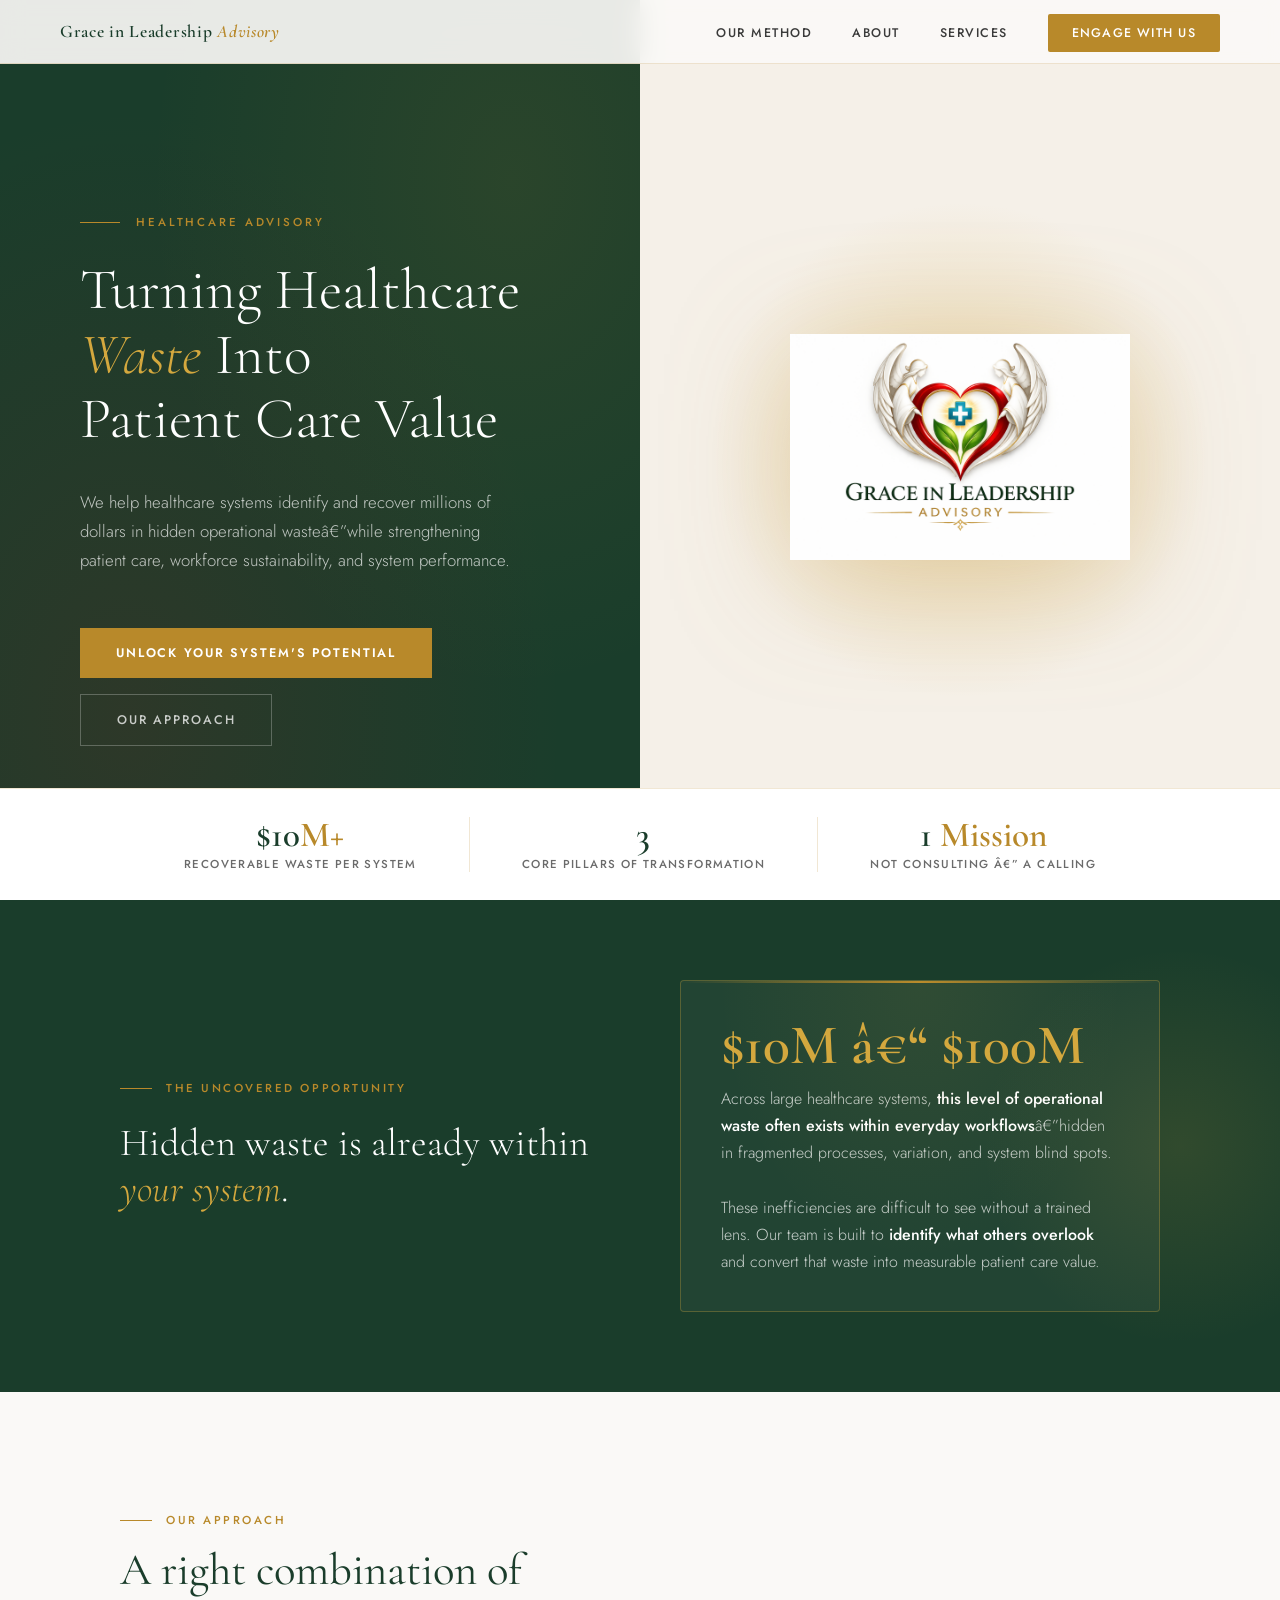
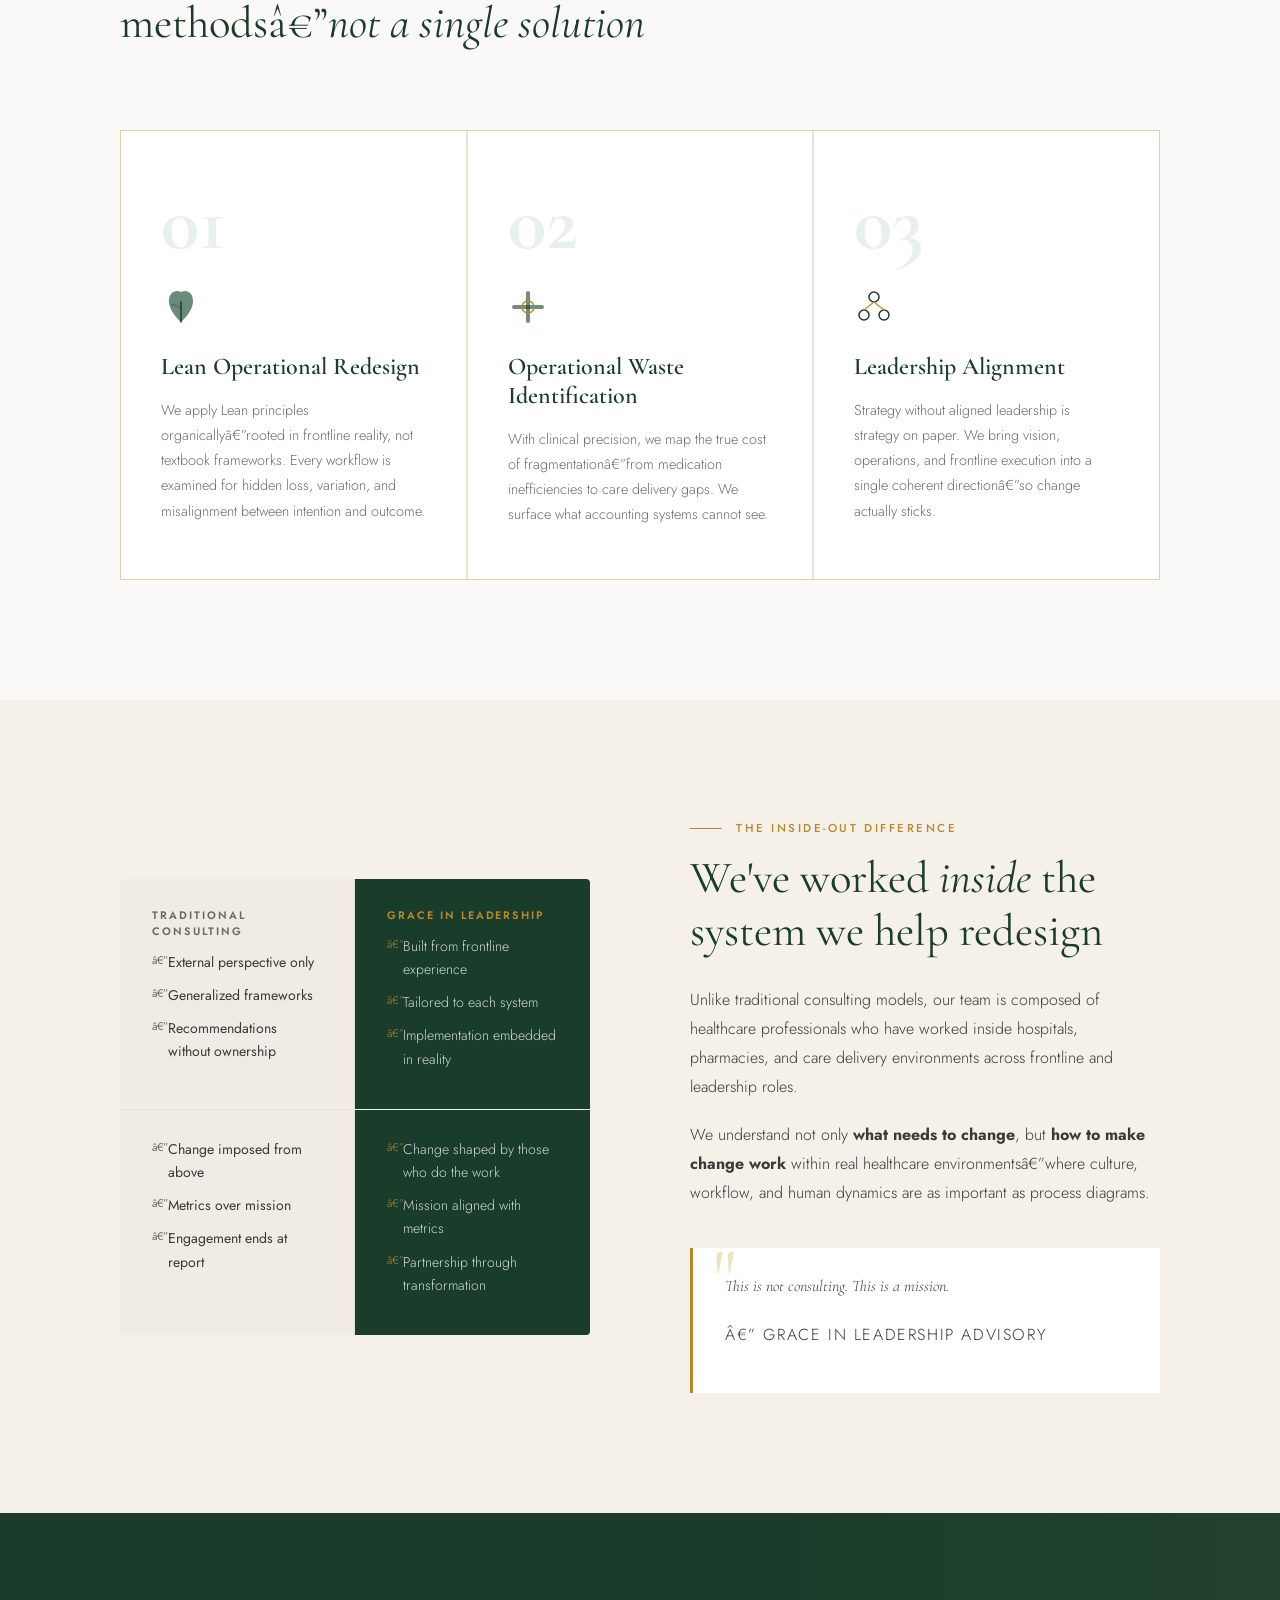
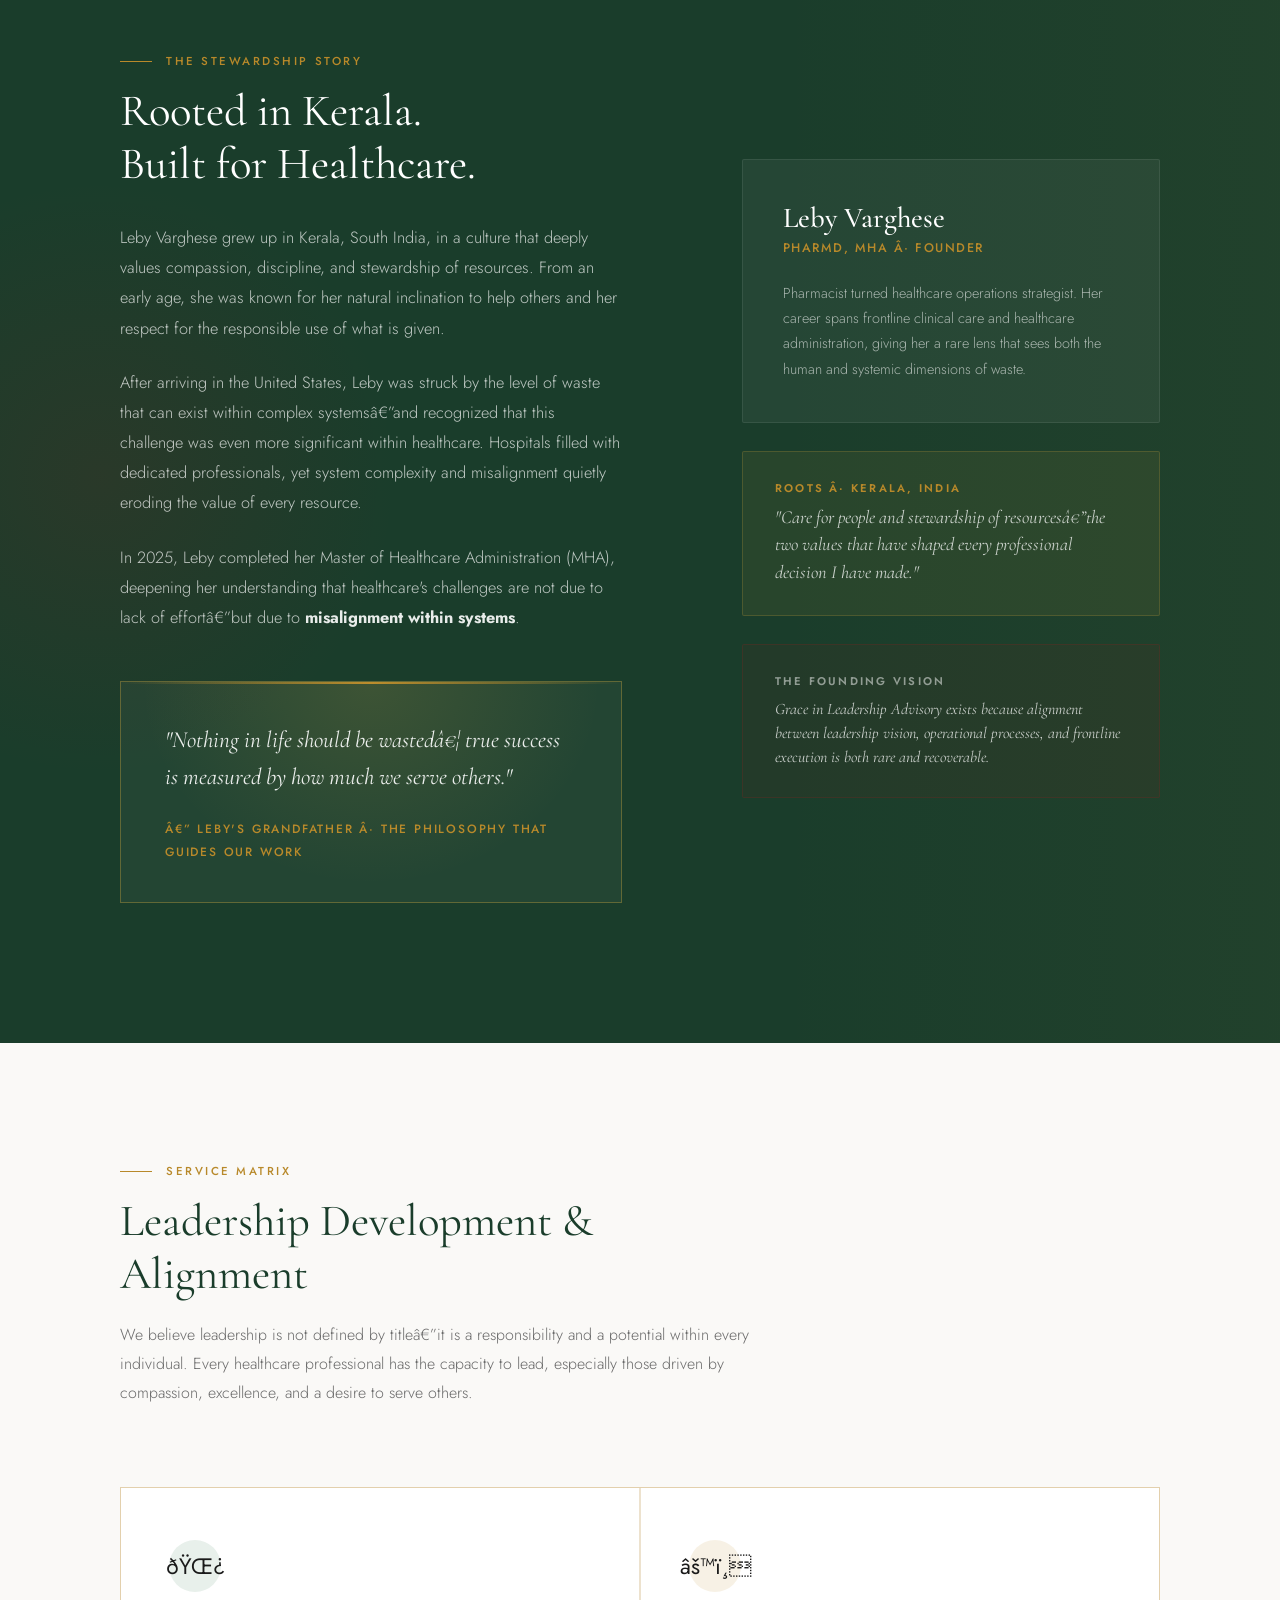
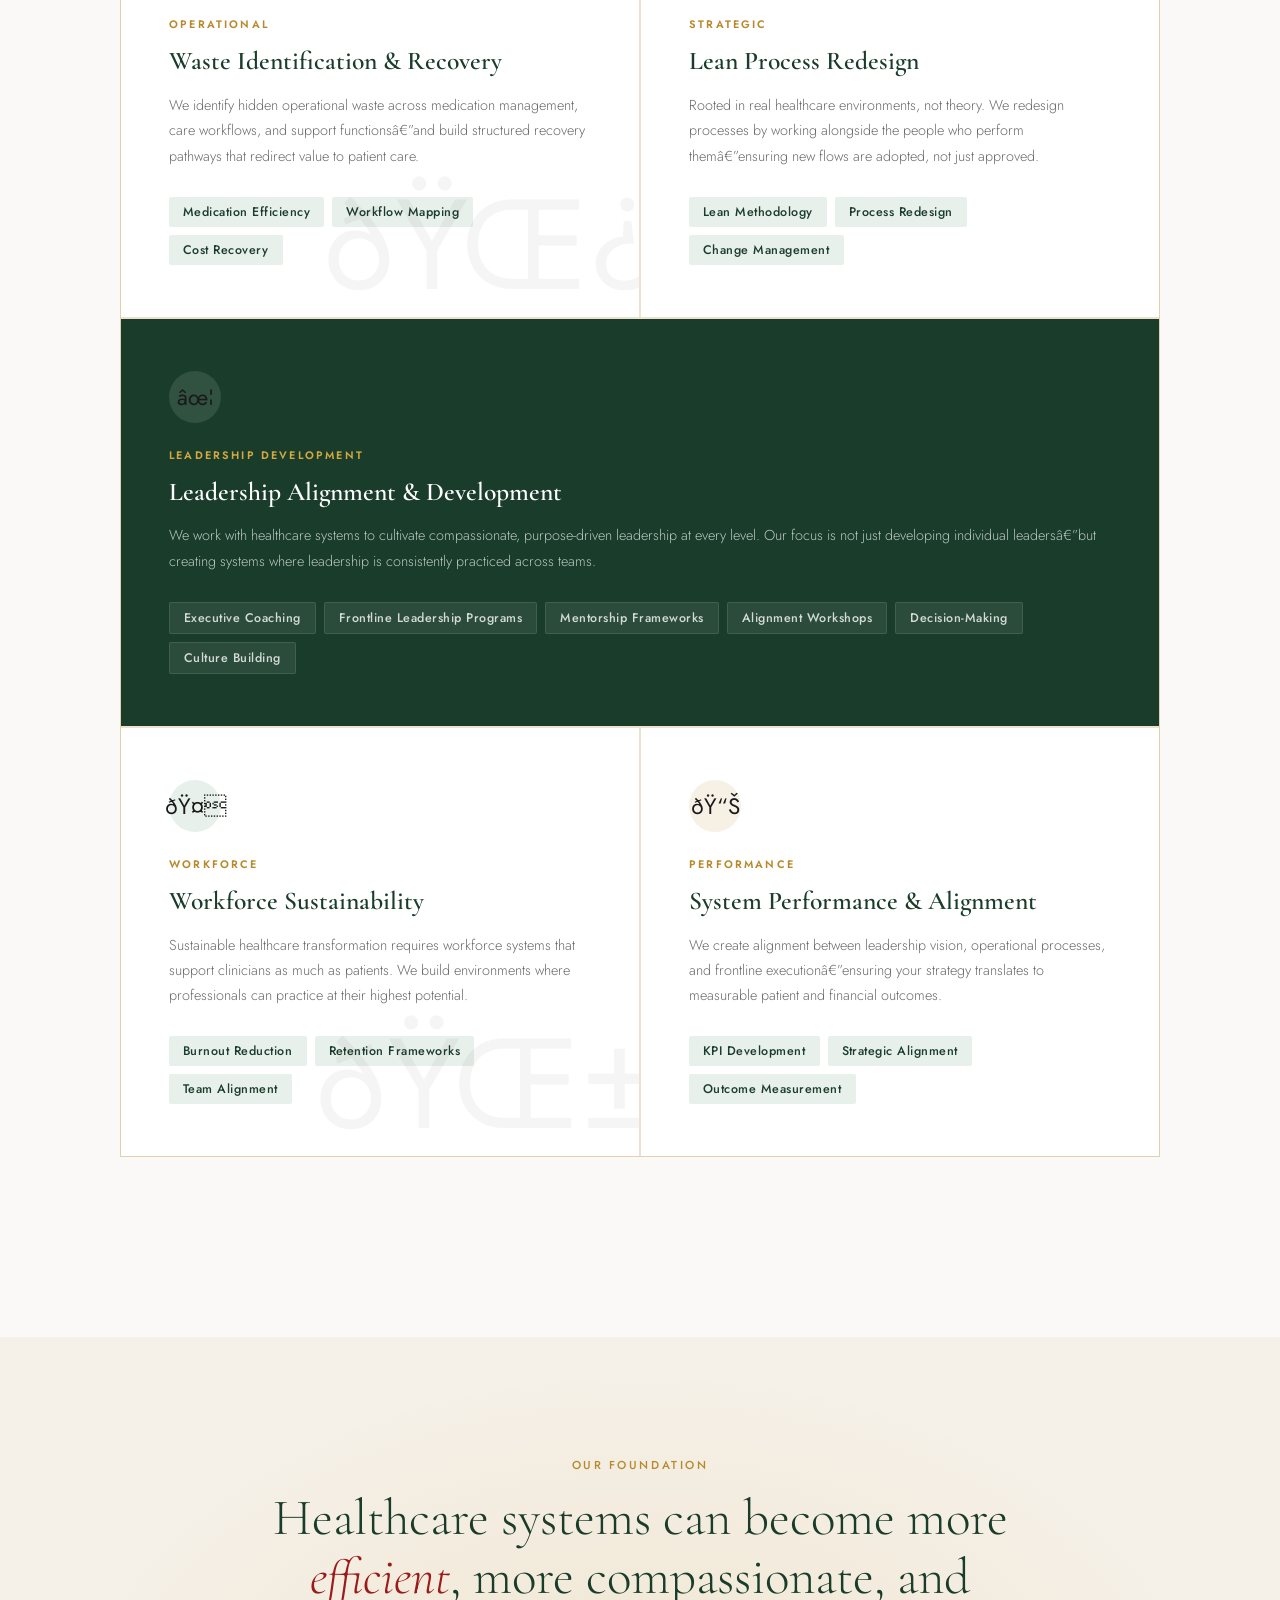
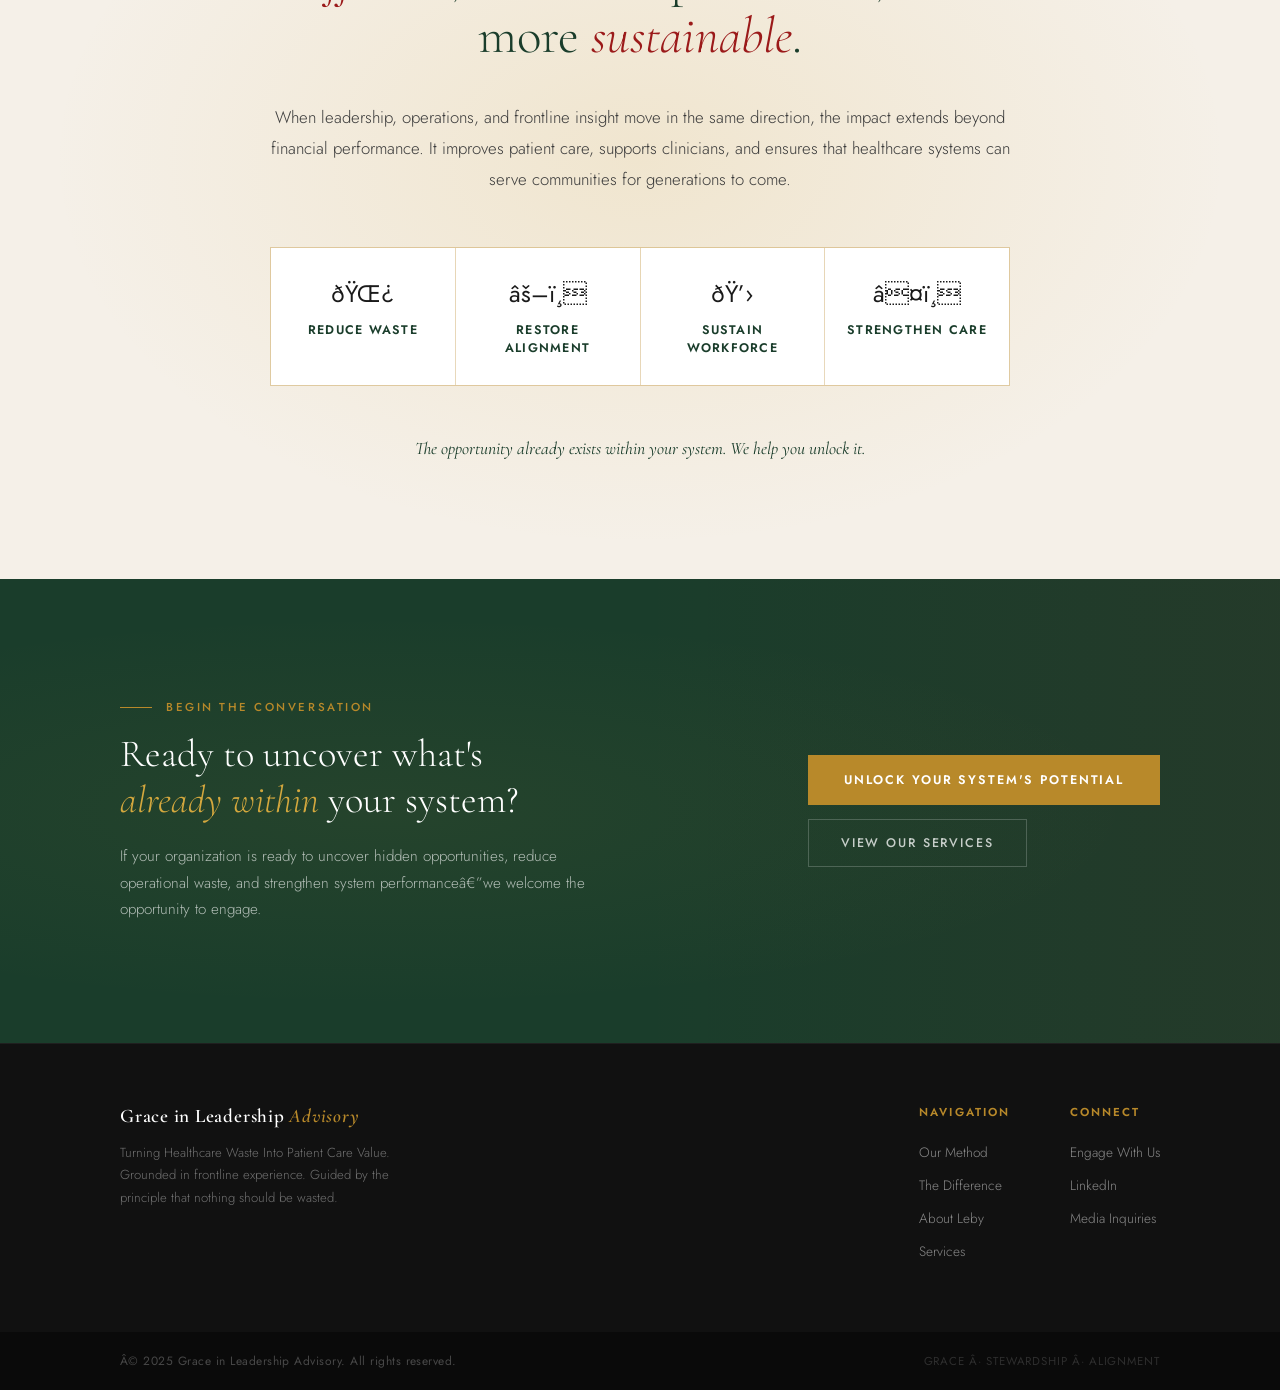
==== grace-in-leadership.html @ cf27da84 "second commit" ====
﻿<!DOCTYPE html>
<html lang="en">
<head>
<meta charset="UTF-8">
<meta name="viewport" content="width=device-width, initial-scale=1.0">
<title>Grace in Leadership Advisory</title>
<link href="https://fonts.googleapis.com/css2?family=Cormorant+Garamond:ital,wght@0,300;0,400;0,500;0,600;0,700;1,300;1,400;1,600&family=Jost:wght@300;400;500;600&display=swap" rel="stylesheet">
<link rel="stylesheet" href="styles.css">
</head>
<body>

<!-- NAV -->
<nav>
  <div class="nav-logo">Grace in Leadership <span>Advisory</span></div>
  <ul class="nav-links">
    <li><a href="#methodology">Our Method</a></li>
    <li><a href="#about">About</a></li>
    <li><a href="#services">Services</a></li>
    <li><a href="#contact" class="nav-cta">Engage With Us</a></li>
  </ul>
</nav>

<!-- HERO -->
<section class="hero">
  <div class="hero-left">
    <div class="hero-eyebrow">Healthcare Advisory</div>
    <h1 class="hero-headline">
      Turning Healthcare<br><em>Waste</em> Into<br>Patient Care Value
    </h1>
    <p class="hero-sub">
      We help healthcare systems identify and recover millions of dollars in hidden operational wasteâ€”while strengthening patient care, workforce sustainability, and system performance.
    </p>
    <div class="hero-cta-group">
      <a href="#contact" class="btn-primary">Unlock Your System's Potential</a>
      <a href="#methodology" class="btn-ghost">Our Approach</a>
    </div>
  </div>
  <div class="hero-right">
    <div class="logo-display">
      <img src="public/image.png" alt="Grace in Leadership Advisory Logo">
    </div>
  </div>

  <div class="hero-stat-strip">
    <div class="stat-item">
      <span class="stat-num">$10<span>M+</span></span>
      <span class="stat-label">Recoverable Waste per System</span>
    </div>
    <div class="stat-item">
      <span class="stat-num">3</span>
      <span class="stat-label">Core Pillars of Transformation</span>
    </div>
    <div class="stat-item">
      <span class="stat-num">1<span> Mission</span></span>
      <span class="stat-label">Not Consulting â€” A Calling</span>
    </div>
  </div>
</section>

<!-- OPPORTUNITY BAND -->
<section class="opportunity-band">
  <div class="opp-left">
    <div class="section-eyebrow">The Uncovered Opportunity</div>
    <h2>Hidden waste is already within<br><em>your system</em>.</h2>
  </div>
  <div class="glow-card">
    <div class="glow-amount">$10M â€“ $100M</div>
    <p class="glow-desc">
      Across large healthcare systems, <strong>this level of operational waste often exists within everyday workflows</strong>â€”hidden in fragmented processes, variation, and system blind spots.<br><br>
      These inefficiencies are difficult to see without a trained lens. Our team is built to <strong>identify what others overlook</strong> and convert that waste into measurable patient care value.
    </p>
  </div>
</section>

<!-- METHODOLOGY -->
<section class="methodology" id="methodology">
  <div class="method-header">
    <div class="section-eyebrow">Our Approach</div>
    <h2 class="section-title">A right combination of methodsâ€”<em>not a single solution</em></h2>
  </div>

  <div class="method-grid">
    <div class="method-card">
      <div class="method-num">01</div>
      <!-- Leaf icon for Growth -->
      <svg class="method-icon" viewBox="0 0 40 40" fill="none">
        <path d="M20 35 C20 35 8 25 8 14 C8 6 14 2 20 5 C26 2 32 6 32 14 C32 25 20 35 20 35Z" fill="#2a5a3f" opacity="0.7"/>
        <path d="M20 35 L20 15" stroke="#1a3d2b" stroke-width="1.5" stroke-linecap="round"/>
        <path d="M20 22 C16 18 12 17 10 18" stroke="#1a3d2b" stroke-width="1" stroke-linecap="round" opacity="0.5"/>
      </svg>
      <div class="method-title">Lean Operational Redesign</div>
      <p class="method-text">We apply Lean principles organicallyâ€”rooted in frontline reality, not textbook frameworks. Every workflow is examined for hidden loss, variation, and misalignment between intention and outcome.</p>
      <div class="method-accent"></div>
    </div>

    <div class="method-card">
      <div class="method-num">02</div>
      <!-- Clinical lines icon -->
      <svg class="method-icon" viewBox="0 0 40 40" fill="none">
        <rect x="4" y="18" width="32" height="4" rx="2" fill="#1a3d2b" opacity="0.6"/>
        <rect x="18" y="4" width="4" height="32" rx="2" fill="#1a3d2b" opacity="0.6"/>
        <circle cx="20" cy="20" r="6" stroke="#b8892a" stroke-width="1.5" fill="none"/>
      </svg>
      <div class="method-title">Operational Waste Identification</div>
      <p class="method-text">With clinical precision, we map the true cost of fragmentationâ€”from medication inefficiencies to care delivery gaps. We surface what accounting systems cannot see.</p>
      <div class="method-accent"></div>
    </div>

    <div class="method-card">
      <div class="method-num">03</div>
      <!-- Alignment icon -->
      <svg class="method-icon" viewBox="0 0 40 40" fill="none">
        <circle cx="20" cy="10" r="5" stroke="#1a3d2b" stroke-width="1.5" fill="none"/>
        <circle cx="10" cy="28" r="5" stroke="#1a3d2b" stroke-width="1.5" fill="none"/>
        <circle cx="30" cy="28" r="5" stroke="#1a3d2b" stroke-width="1.5" fill="none"/>
        <path d="M20 15 L10 23 M20 15 L30 23" stroke="#b8892a" stroke-width="1.2" stroke-linecap="round"/>
      </svg>
      <div class="method-title">Leadership Alignment</div>
      <p class="method-text">Strategy without aligned leadership is strategy on paper. We bring vision, operations, and frontline execution into a single coherent directionâ€”so change actually sticks.</p>
      <div class="method-accent"></div>
    </div>
  </div>
</section>

<!-- INSIDE OUT -->
<section class="inside-out" id="difference">
  <div class="inside-out-visual">
    <div class="comparison-block">
      <div class="comparison-row">
        <div class="comp-cell traditional">
          <div class="comp-header">Traditional Consulting</div>
          <p class="comp-item">External perspective only</p>
          <p class="comp-item">Generalized frameworks</p>
          <p class="comp-item">Recommendations without ownership</p>
        </div>
        <div class="comp-cell grace">
          <div class="comp-header">Grace in Leadership</div>
          <p class="comp-item">Built from frontline experience</p>
          <p class="comp-item">Tailored to each system</p>
          <p class="comp-item">Implementation embedded in reality</p>
        </div>
      </div>
      <div style="display:grid;grid-template-columns:1fr 1fr">
        <div style="height:1px;background:rgba(0,0,0,0.06)"></div>
        <div style="height:1px;background:rgba(255,255,255,0.08)"></div>
      </div>
      <div class="comparison-row">
        <div class="comp-cell traditional">
          <p class="comp-item">Change imposed from above</p>
          <p class="comp-item">Metrics over mission</p>
          <p class="comp-item">Engagement ends at report</p>
        </div>
        <div class="comp-cell grace">
          <p class="comp-item">Change shaped by those who do the work</p>
          <p class="comp-item">Mission aligned with metrics</p>
          <p class="comp-item">Partnership through transformation</p>
        </div>
      </div>
    </div>
  </div>

  <div class="inside-content">
    <div class="section-eyebrow">The Inside-Out Difference</div>
    <h2 class="section-title">We've worked <em>inside</em> the system we help redesign</h2>
    <p>Unlike traditional consulting models, our team is composed of healthcare professionals who have worked inside hospitals, pharmacies, and care delivery environments across frontline and leadership roles.</p>
    <p>We understand not only <strong>what needs to change</strong>, but <strong>how to make change work</strong> within real healthcare environmentsâ€”where culture, workflow, and human dynamics are as important as process diagrams.</p>
    <div class="quote-block">
      <p class="quote-text">This is not consulting. This is a mission.</p>
      <p class="quote-attr">â€” Grace in Leadership Advisory</p>
    </div>
  </div>
</section>

<!-- STEWARDSHIP / ABOUT -->
<section class="stewardship" id="about">
  <div class="stewardship-inner">
    <div class="stewardship-content">
      <div class="section-eyebrow">The Stewardship Story</div>
      <h2 class="section-title">Rooted in Kerala.<br>Built for Healthcare.</h2>
      <p>Leby Varghese grew up in Kerala, South India, in a culture that deeply values compassion, discipline, and stewardship of resources. From an early age, she was known for her natural inclination to help others and her respect for the responsible use of what is given.</p>
      <p>After arriving in the United States, Leby was struck by the level of waste that can exist within complex systemsâ€”and recognized that this challenge was even more significant within healthcare. Hospitals filled with dedicated professionals, yet system complexity and misalignment quietly eroding the value of every resource.</p>
      <p>In 2025, Leby completed her Master of Healthcare Administration (MHA), deepening her understanding that healthcare's challenges are not due to lack of effortâ€”but due to <strong style="color:rgba(255,255,255,0.9)">misalignment within systems</strong>.</p>

      <div class="grandfather-quote">
        <blockquote>"Nothing in life should be wastedâ€¦ true success is measured by how much we serve others."</blockquote>
        <cite>â€” Leby's Grandfather Â· The Philosophy That Guides Our Work</cite>
      </div>
    </div>

    <div class="founder-profile">
      <div class="founder-card">
        <div class="founder-name">Leby Varghese</div>
        <div class="founder-title">PharmD, MHA Â· Founder</div>
        <p class="founder-bio">Pharmacist turned healthcare operations strategist. Her career spans frontline clinical care and healthcare administration, giving her a rare lens that sees both the human and systemic dimensions of waste.</p>
      </div>
      <div class="founder-kerala">
        <div class="kerala-label">Roots Â· Kerala, India</div>
        <div class="kerala-text">"Care for people and stewardship of resourcesâ€”the two values that have shaped every professional decision I have made."</div>
      </div>
      <div style="background:rgba(155,26,26,0.08);border:1px solid rgba(155,26,26,0.2);padding:28px 32px;border-radius:2px">
        <div class="kerala-label" style="color:rgba(255,255,255,0.5)">The Founding Vision</div>
        <div class="kerala-text" style="font-size:1rem">Grace in Leadership Advisory exists because alignment between leadership vision, operational processes, and frontline execution is both rare and recoverable.</div>
      </div>
    </div>
  </div>
</section>

<!-- SERVICES -->
<section class="services" id="services">
  <div class="services-header">
    <div class="section-eyebrow">Service Matrix</div>
    <h2 class="section-title">Leadership Development &amp; Alignment</h2>
    <p>We believe leadership is not defined by titleâ€”it is a responsibility and a potential within every individual. Every healthcare professional has the capacity to lead, especially those driven by compassion, excellence, and a desire to serve others.</p>
  </div>

  <div class="services-grid">
    <div class="service-card">
      <div class="service-icon-wrap green">ðŸŒ¿</div>
      <span class="service-tag">Operational</span>
      <div class="service-title">Waste Identification &amp; Recovery</div>
      <p class="service-text">We identify hidden operational waste across medication management, care workflows, and support functionsâ€”and build structured recovery pathways that redirect value to patient care.</p>
      <div class="service-items">
        <span class="service-item">Medication Efficiency</span>
        <span class="service-item">Workflow Mapping</span>
        <span class="service-item">Cost Recovery</span>
      </div>
      <div class="leaf-accent">ðŸŒ¿</div>
    </div>

    <div class="service-card">
      <div class="service-icon-wrap gold">âš™ï¸</div>
      <span class="service-tag">Strategic</span>
      <div class="service-title">Lean Process Redesign</div>
      <p class="service-text">Rooted in real healthcare environments, not theory. We redesign processes by working alongside the people who perform themâ€”ensuring new flows are adopted, not just approved.</p>
      <div class="service-items">
        <span class="service-item">Lean Methodology</span>
        <span class="service-item">Process Redesign</span>
        <span class="service-item">Change Management</span>
      </div>
    </div>

    <div class="service-card featured">
      <div class="service-icon-wrap white">âœ¦</div>
      <span class="service-tag">Leadership Development</span>
      <div class="service-title">Leadership Alignment &amp; Development</div>
      <p class="service-text">We work with healthcare systems to cultivate compassionate, purpose-driven leadership at every level. Our focus is not just developing individual leadersâ€”but creating systems where leadership is consistently practiced across teams.</p>
      <div class="service-items">
        <span class="service-item">Executive Coaching</span>
        <span class="service-item">Frontline Leadership Programs</span>
        <span class="service-item">Mentorship Frameworks</span>
        <span class="service-item">Alignment Workshops</span>
        <span class="service-item">Decision-Making</span>
        <span class="service-item">Culture Building</span>
      </div>
    </div>

    <div class="service-card">
      <div class="service-icon-wrap green">ðŸ¤</div>
      <span class="service-tag">Workforce</span>
      <div class="service-title">Workforce Sustainability</div>
      <p class="service-text">Sustainable healthcare transformation requires workforce systems that support clinicians as much as patients. We build environments where professionals can practice at their highest potential.</p>
      <div class="service-items">
        <span class="service-item">Burnout Reduction</span>
        <span class="service-item">Retention Frameworks</span>
        <span class="service-item">Team Alignment</span>
      </div>
      <div class="leaf-accent">ðŸŒ±</div>
    </div>

    <div class="service-card">
      <div class="service-icon-wrap gold">ðŸ“Š</div>
      <span class="service-tag">Performance</span>
      <div class="service-title">System Performance &amp; Alignment</div>
      <p class="service-text">We create alignment between leadership vision, operational processes, and frontline executionâ€”ensuring your strategy translates to measurable patient and financial outcomes.</p>
      <div class="service-items">
        <span class="service-item">KPI Development</span>
        <span class="service-item">Strategic Alignment</span>
        <span class="service-item">Outcome Measurement</span>
      </div>
    </div>
  </div>
</section>

<!-- BELIEF -->
<section class="belief">
  <div class="belief-inner">
    <div class="section-eyebrow">Our Foundation</div>
    <h2 class="belief-title">Healthcare systems can become more <em>efficient</em>, more compassionate, and more <em>sustainable</em>.</h2>
    <p class="belief-text">When leadership, operations, and frontline insight move in the same direction, the impact extends beyond financial performance. It improves patient care, supports clinicians, and ensures that healthcare systems can serve communities for generations to come.</p>
    <div class="pillar-strip">
      <div class="pillar">
        <div class="pillar-icon">ðŸŒ¿</div>
        <div class="pillar-label">Reduce Waste</div>
      </div>
      <div class="pillar">
        <div class="pillar-icon">âš–ï¸</div>
        <div class="pillar-label">Restore Alignment</div>
      </div>
      <div class="pillar">
        <div class="pillar-icon">ðŸ’›</div>
        <div class="pillar-label">Sustain Workforce</div>
      </div>
      <div class="pillar">
        <div class="pillar-icon">â¤ï¸</div>
        <div class="pillar-label">Strengthen Care</div>
      </div>
    </div>
    <p style="font-size:1.1rem;color:var(--forest);font-family:'Cormorant Garamond',serif;font-style:italic;font-weight:400">
      The opportunity already exists within your system. We help you unlock it.
    </p>
  </div>
</section>

<!-- CTA -->
<section class="cta-section" id="contact">
  <div class="cta-content">
    <div class="section-eyebrow">Begin the Conversation</div>
    <h2 class="cta-title">Ready to uncover what's<br><em>already within</em> your system?</h2>
    <p class="cta-sub">If your organization is ready to uncover hidden opportunities, reduce operational waste, and strengthen system performanceâ€”we welcome the opportunity to engage.</p>
  </div>
  <div class="cta-actions">
    <a href="mailto:info@graceinleadershipadvisory.com" class="btn-primary" style="white-space:nowrap">Unlock Your System's Potential</a>
    <a href="#services" class="btn-secondary">View Our Services</a>
  </div>
</section>

<!-- FOOTER -->
<footer>
  <div class="footer-brand">
    <span class="nav-logo">Grace in Leadership <span>Advisory</span></span>
    <p>Turning Healthcare Waste Into Patient Care Value. Grounded in frontline experience. Guided by the principle that nothing should be wasted.</p>
  </div>
  <div class="footer-col">
    <h4>Navigation</h4>
    <ul>
      <li><a href="#methodology">Our Method</a></li>
      <li><a href="#difference">The Difference</a></li>
      <li><a href="#about">About Leby</a></li>
      <li><a href="#services">Services</a></li>
    </ul>
  </div>
  <div class="footer-col">
    <h4>Connect</h4>
    <ul>
      <li><a href="#contact">Engage With Us</a></li>
      <li><a href="#">LinkedIn</a></li>
      <li><a href="#">Media Inquiries</a></li>
    </ul>
  </div>
</footer>
<div class="footer-bottom">
  <p>Â© 2025 Grace in Leadership Advisory. All rights reserved.</p>
  <p style="color:rgba(255,255,255,0.15);font-size:0.72rem;letter-spacing:0.08em">GRACE Â· STEWARDSHIP Â· ALIGNMENT</p>
</div>

</body>
</html>
---- styles.css ----
﻿  :root {
    --forest: #1a3d2b;
    --forest-light: #2a5a3f;
    --forest-pale: #e8f0eb;
    --crimson: #9b1a1a;
    --crimson-light: #c42b2b;
    --gold: #b8892a;
    --gold-light: #d4a83e;
    --gold-glow: rgba(212, 168, 62, 0.15);
    --gold-glow-strong: rgba(212, 168, 62, 0.35);
    --white: #ffffff;
    --off-white: #faf9f7;
    --cream: #f5f0e8;
    --text-dark: #1a1a1a;
    --text-mid: #3a3a3a;
    --text-light: #6a6a6a;
    --border: rgba(184, 137, 42, 0.2);
  }

  * {
    margin: 0;
    padding: 0;
    box-sizing: border-box;
  }

  html {
    scroll-behavior: smooth;
  }

  body {
    font-family: 'Jost', sans-serif;
    background: var(--off-white);
    color: var(--text-dark);
    overflow-x: hidden;
  }

  /* â”€â”€â”€ NAV â”€â”€â”€ */
  nav {
    position: fixed;
    top: 0;
    left: 0;
    right: 0;
    z-index: 100;
    padding: 20px 60px;
    display: flex;
    align-items: center;
    justify-content: space-between;
    background: rgba(250, 249, 247, 0.92);
    backdrop-filter: blur(12px);
    border-bottom: 1px solid var(--border);
    transition: all 0.3s;
  }

  .nav-logo {
    font-family: 'Cormorant Garamond', serif;
    font-size: 1.1rem;
    font-weight: 600;
    color: var(--forest);
    letter-spacing: 0.04em;
  }

  .nav-logo span {
    color: var(--gold);
    font-style: italic;
  }

  .nav-links {
    display: flex;
    gap: 40px;
    list-style: none;
  }

  .nav-links a {
    font-size: 0.78rem;
    letter-spacing: 0.12em;
    text-transform: uppercase;
    color: var(--text-mid);
    text-decoration: none;
    font-weight: 500;
    transition: color 0.2s;
  }

  .nav-links a:hover {
    color: var(--gold);
  }

  .nav-cta {
    background: var(--gold);
    color: white !important;
    padding: 10px 24px !important;
    border-radius: 2px;
    letter-spacing: 0.1em !important;
    transition: background 0.2s !important;
  }

  .nav-cta:hover {
    background: var(--gold-light) !important;
    color: white !important;
  }

  /* â”€â”€â”€ HERO â”€â”€â”€ */
  .hero {
    min-height: 100vh;
    display: grid;
    grid-template-columns: 1fr 1fr;
    position: relative;
    overflow: hidden;
  }

  .hero-left {
    background: var(--forest);
    padding: 160px 80px 100px 80px;
    display: flex;
    flex-direction: column;
    justify-content: center;
    position: relative;
    overflow: hidden;
  }

  /* Subtle texture on hero left */
  .hero-left::before {
    content: '';
    position: absolute;
    inset: 0;
    background:
      radial-gradient(ellipse at 20% 80%, rgba(155, 26, 26, 0.15) 0%, transparent 60%),
      radial-gradient(ellipse at 80% 20%, rgba(184, 137, 42, 0.1) 0%, transparent 50%);
  }

  .hero-eyebrow {
    font-size: 0.72rem;
    letter-spacing: 0.25em;
    text-transform: uppercase;
    color: var(--gold);
    margin-bottom: 28px;
    font-weight: 500;
    position: relative;
    display: flex;
    align-items: center;
    gap: 16px;
  }

  .hero-eyebrow::before {
    content: '';
    width: 40px;
    height: 1px;
    background: var(--gold);
    display: inline-block;
  }

  .hero-headline {
    font-family: 'Cormorant Garamond', serif;
    font-size: clamp(2.8rem, 4.5vw, 4.2rem);
    font-weight: 300;
    line-height: 1.12;
    color: white;
    margin-bottom: 36px;
    position: relative;
  }

  .hero-headline em {
    font-style: italic;
    color: var(--gold-light);
  }

  .hero-sub {
    font-size: 1.05rem;
    line-height: 1.75;
    color: rgba(255, 255, 255, 0.72);
    max-width: 440px;
    margin-bottom: 52px;
    font-weight: 300;
    position: relative;
  }

  .hero-cta-group {
    display: flex;
    gap: 16px;
    flex-wrap: wrap;
    position: relative;
  }

  .btn-primary {
    background: var(--gold);
    color: white;
    padding: 16px 36px;
    border: none;
    font-family: 'Jost', sans-serif;
    font-size: 0.78rem;
    letter-spacing: 0.15em;
    text-transform: uppercase;
    font-weight: 600;
    cursor: pointer;
    text-decoration: none;
    display: inline-block;
    transition: all 0.25s;
    position: relative;
    overflow: hidden;
  }

  .btn-primary::after {
    content: '';
    position: absolute;
    inset: 0;
    background: white;
    opacity: 0;
    transition: opacity 0.2s;
  }

  .btn-primary:hover {
    background: var(--gold-light);
    transform: translateY(-1px);
    box-shadow: 0 8px 24px rgba(184, 137, 42, 0.3);
  }

  .btn-ghost {
    background: transparent;
    color: rgba(255, 255, 255, 0.75);
    padding: 16px 36px;
    border: 1px solid rgba(255, 255, 255, 0.25);
    font-family: 'Jost', sans-serif;
    font-size: 0.78rem;
    letter-spacing: 0.15em;
    text-transform: uppercase;
    font-weight: 500;
    cursor: pointer;
    text-decoration: none;
    display: inline-block;
    transition: all 0.25s;
  }

  .btn-ghost:hover {
    border-color: rgba(255, 255, 255, 0.6);
    color: white;
  }

  /* Decorative vertical line */
  .hero-line {
    position: absolute;
    left: 80px;
    top: 50%;
    transform: translateY(-50%);
    width: 1px;
    height: 120px;
    background: linear-gradient(to bottom, transparent, var(--gold-light), transparent);
    opacity: 0.4;
  }

  .hero-right {
    background: var(--cream);
    display: flex;
    flex-direction: column;
    justify-content: center;
    align-items: center;
    padding: 120px 60px;
    position: relative;
    overflow: hidden;
  }

  /* Golden glow radial behind logo area */
  .hero-right::before {
    content: '';
    position: absolute;
    width: 500px;
    height: 500px;
    border-radius: 50%;
    background: radial-gradient(circle, var(--gold-glow-strong) 0%, transparent 70%);
    pointer-events: none;
  }

  .logo-display {
    position: relative;
    z-index: 1;
    text-align: center;
  }

  .logo-display img {
    width: 340px;
    max-width: 100%;
    filter: drop-shadow(0 20px 60px rgba(184,137,42,0.25));
    animation: float 6s ease-in-out infinite;
  }

  @keyframes float {

    0%,
    100% {
      transform: translateY(0);
    }

    50% {
      transform: translateY(-10px);
    }
  }

  .hero-stat-strip {
    position: absolute;
    bottom: 0;
    left: 0;
    right: 0;
    background: white;
    border-top: 1px solid var(--border);
    display: flex;
    justify-content: center;
    align-items: center;
    gap: 0;
    padding: 28px 0;
  }

  .stat-item {
    text-align: center;
    padding: 0 52px;
    position: relative;
  }

  .stat-item+.stat-item {
    border-left: 1px solid var(--border);
  }

  .stat-num {
    font-family: 'Cormorant Garamond', serif;
    font-size: 2.2rem;
    font-weight: 600;
    color: var(--forest);
    display: block;
    line-height: 1;
  }

  .stat-num span {
    color: var(--gold);
  }

  .stat-label {
    font-size: 0.72rem;
    letter-spacing: 0.12em;
    text-transform: uppercase;
    color: var(--text-light);
    margin-top: 4px;
    display: block;
    font-weight: 500;
  }

  /* â”€â”€â”€ OPPORTUNITY BAND â”€â”€â”€ */
  .opportunity-band {
    background: var(--forest);
    padding: 80px 120px;
    display: grid;
    grid-template-columns: 1fr 1fr;
    gap: 80px;
    align-items: center;
    position: relative;
    overflow: hidden;
  }

  .opportunity-band::before {
    content: '';
    position: absolute;
    right: -100px;
    top: 50%;
    transform: translateY(-50%);
    width: 400px;
    height: 400px;
    border-radius: 50%;
    background: radial-gradient(circle, rgba(212, 168, 62, 0.12) 0%, transparent 70%);
  }

  .opp-left .section-eyebrow {
    color: var(--gold);
    margin-bottom: 24px;
  }

  .opp-left h2 {
    font-family: 'Cormorant Garamond', serif;
    font-size: clamp(2rem, 3vw, 3rem);
    font-weight: 300;
    color: white;
    line-height: 1.2;
  }

  .opp-left h2 em {
    font-style: italic;
    color: var(--gold-light);
  }

  .glow-card {
    background: rgba(255, 255, 255, 0.04);
    border: 1px solid rgba(212, 168, 62, 0.3);
    border-radius: 4px;
    padding: 36px 40px;
    position: relative;
    overflow: hidden;
  }

  .glow-card::before {
    content: '';
    position: absolute;
    top: 0;
    left: 0;
    right: 0;
    height: 2px;
    background: linear-gradient(90deg, transparent, var(--gold), transparent);
  }

  /* Gold inner glow on card */
  .glow-card::after {
    content: '';
    position: absolute;
    inset: 0;
    background: radial-gradient(ellipse at 50% 0%, rgba(212, 168, 62, 0.08) 0%, transparent 60%);
    pointer-events: none;
  }

  .glow-amount {
    font-family: 'Cormorant Garamond', serif;
    font-size: 3.5rem;
    font-weight: 600;
    color: var(--gold-light);
    line-height: 1;
    margin-bottom: 12px;
  }

  .glow-desc {
    color: rgba(255, 255, 255, 0.75);
    font-size: 1rem;
    line-height: 1.7;
    font-weight: 300;
  }

  .glow-desc strong {
    color: white;
    font-weight: 500;
  }

  /* â”€â”€â”€ SECTION SHARED â”€â”€â”€ */
  .section-eyebrow {
    font-size: 0.72rem;
    letter-spacing: 0.22em;
    text-transform: uppercase;
    color: var(--gold);
    font-weight: 500;
    margin-bottom: 16px;
    display: flex;
    align-items: center;
    gap: 14px;
  }

  .section-eyebrow::before {
    content: '';
    width: 32px;
    height: 1px;
    background: currentColor;
    display: inline-block;
    flex-shrink: 0;
  }

  .section-title {
    font-family: 'Cormorant Garamond', serif;
    font-size: clamp(2.2rem, 3.5vw, 3.2rem);
    font-weight: 400;
    line-height: 1.18;
    color: var(--forest);
  }

  /* â”€â”€â”€ METHODOLOGY â”€â”€â”€ */
  .methodology {
    padding: 120px 120px;
    background: var(--off-white);
  }

  .method-header {
    max-width: 600px;
    margin-bottom: 80px;
  }

  .method-grid {
    display: grid;
    grid-template-columns: repeat(3, 1fr);
    gap: 2px;
    background: var(--border);
    border: 1px solid var(--border);
  }

  .method-card {
    background: white;
    padding: 52px 40px;
    position: relative;
    overflow: hidden;
    transition: all 0.3s;
  }

  .method-card:hover {
    background: var(--forest);
    cursor: default;
  }

  .method-card:hover .method-title {
    color: white;
  }

  .method-card:hover .method-text {
    color: rgba(255, 255, 255, 0.7);
  }

  .method-card:hover .method-icon {
    filter: brightness(0) invert(1);
    opacity: 0.6;
  }

  .method-card:hover .method-num {
    color: var(--gold);
  }

  .method-num {
    font-family: 'Cormorant Garamond', serif;
    font-size: 5rem;
    font-weight: 700;
    color: var(--forest-pale);
    line-height: 1;
    margin-bottom: 24px;
    transition: color 0.3s;
  }

  .method-icon {
    width: 40px;
    height: 40px;
    margin-bottom: 20px;
    transition: all 0.3s;
  }

  .method-title {
    font-family: 'Cormorant Garamond', serif;
    font-size: 1.5rem;
    font-weight: 600;
    color: var(--forest);
    margin-bottom: 16px;
    transition: color 0.3s;
    line-height: 1.2;
  }

  .method-text {
    font-size: 0.9rem;
    line-height: 1.75;
    color: var(--text-light);
    font-weight: 300;
    transition: color 0.3s;
  }

  .method-accent {
    position: absolute;
    bottom: 0;
    left: 0;
    right: 0;
    height: 3px;
    background: var(--gold);
    transform: scaleX(0);
    transform-origin: left;
    transition: transform 0.3s;
  }

  .method-card:hover .method-accent {
    transform: scaleX(1);
  }

  /* â”€â”€â”€ INSIDE OUT â”€â”€â”€ */
  .inside-out {
    background: var(--cream);
    padding: 120px;
    display: grid;
    grid-template-columns: 1fr 1fr;
    gap: 100px;
    align-items: center;
  }

  .inside-out-visual {
    position: relative;
  }

  .comparison-block {
    border-radius: 4px;
    overflow: hidden;
  }

  .comparison-row {
    display: grid;
    grid-template-columns: 1fr 1fr;
  }

  .comp-cell {
    padding: 28px 32px;
    position: relative;
  }

  .comp-cell.traditional {
    background: #f0ece4;
    border-right: 1px solid rgba(0, 0, 0, 0.06);
  }

  .comp-cell.grace {
    background: var(--forest);
  }

  .comp-header {
    font-size: 0.68rem;
    letter-spacing: 0.18em;
    text-transform: uppercase;
    font-weight: 600;
    margin-bottom: 12px;
  }

  .comp-cell.traditional .comp-header {
    color: var(--text-light);
  }

  .comp-cell.grace .comp-header {
    color: var(--gold);
  }

  .comp-item {
    font-size: 0.88rem;
    line-height: 1.65;
    margin-bottom: 10px;
    padding-left: 16px;
    position: relative;
  }

  .comp-item::before {
    content: 'â€”';
    position: absolute;
    left: 0;
    font-size: 0.7rem;
  }

  .comp-cell.traditional .comp-item {
    color: var(--text-mid);
  }

  .comp-cell.traditional .comp-item::before {
    color: var(--text-light);
  }

  .comp-cell.grace .comp-item {
    color: rgba(255, 255, 255, 0.8);
    font-weight: 300;
  }

  .comp-cell.grace .comp-item::before {
    color: var(--gold);
  }

  .comp-divider {
    height: 1px;
    background: rgba(0, 0, 0, 0.06);
  }

  .comp-divider.dark {
    background: rgba(255, 255, 255, 0.08);
  }

  .inside-content .section-title {
    margin-bottom: 28px;
  }

  .inside-content p {
    font-size: 1rem;
    line-height: 1.8;
    color: var(--text-mid);
    font-weight: 300;
    margin-bottom: 20px;
  }

  .quote-block {
    margin-top: 40px;
    border-left: 3px solid var(--gold);
    padding: 24px 32px;
    background: white;
    position: relative;
  }

  .quote-block::before {
    content: '"';
    font-family: 'Cormorant Garamond', serif;
    font-size: 5rem;
    color: var(--gold-glow-strong);
    position: absolute;
    top: -10px;
    left: 20px;
    line-height: 1;
  }

  .quote-text {
    font-family: 'Cormorant Garamond', serif;
    font-size: 1.25rem;
    font-style: italic;
    color: var(--forest);
    line-height: 1.6;
    position: relative;
    z-index: 1;
  }

  .quote-attr {
    margin-top: 12px;
    font-size: 0.78rem;
    letter-spacing: 0.1em;
    color: var(--gold);
    text-transform: uppercase;
    font-weight: 500;
  }

  /* â”€â”€â”€ STEWARDSHIP STORY â”€â”€â”€ */
  .stewardship {
    background: var(--forest);
    padding: 140px 120px;
    position: relative;
    overflow: hidden;
  }

  .stewardship::before {
    content: '';
    position: absolute;
    left: -200px;
    top: 50%;
    transform: translateY(-50%);
    width: 600px;
    height: 600px;
    border-radius: 50%;
    background: radial-gradient(circle, rgba(155, 26, 26, 0.12) 0%, transparent 70%);
  }

  .stewardship::after {
    content: '';
    position: absolute;
    right: 0;
    top: 0;
    bottom: 0;
    width: 40%;
    background:
      linear-gradient(to left, rgba(212, 168, 62, 0.04), transparent);
  }

  .stewardship-inner {
    display: grid;
    grid-template-columns: 1.2fr 1fr;
    gap: 120px;
    align-items: center;
    position: relative;
    z-index: 1;
  }

  .stewardship-content .section-eyebrow {
    color: var(--gold);
  }

  .stewardship-content .section-title {
    color: white;
    margin-bottom: 32px;
  }

  .stewardship-content p {
    font-size: 1.02rem;
    line-height: 1.85;
    color: rgba(255, 255, 255, 0.72);
    font-weight: 300;
    margin-bottom: 24px;
  }

  .grandfather-quote {
    background: rgba(255, 255, 255, 0.04);
    border: 1px solid rgba(212, 168, 62, 0.35);
    padding: 40px 44px;
    position: relative;
    margin-top: 48px;
  }

  .grandfather-quote::before {
    content: '';
    position: absolute;
    top: 0;
    left: 0;
    right: 0;
    height: 2px;
    background: linear-gradient(90deg, transparent, var(--gold), transparent);
  }

  /* Inner glow */
  .grandfather-quote::after {
    content: '';
    position: absolute;
    inset: 0;
    background: radial-gradient(ellipse at center top, var(--gold-glow) 0%, transparent 65%);
    pointer-events: none;
  }

  .grandfather-quote blockquote {
    font-family: 'Cormorant Garamond', serif;
    font-size: 1.45rem;
    font-style: italic;
    color: rgba(255, 255, 255, 0.9);
    line-height: 1.6;
    margin-bottom: 20px;
    position: relative;
    z-index: 1;
  }

  .grandfather-quote cite {
    font-size: 0.75rem;
    letter-spacing: 0.15em;
    color: var(--gold);
    text-transform: uppercase;
    font-style: normal;
    font-weight: 500;
  }

  .founder-profile {
    display: flex;
    flex-direction: column;
    gap: 28px;
  }

  .founder-card {
    background: rgba(255, 255, 255, 0.05);
    border: 1px solid rgba(255, 255, 255, 0.08);
    padding: 40px;
    border-radius: 2px;
  }

  .founder-name {
    font-family: 'Cormorant Garamond', serif;
    font-size: 1.8rem;
    font-weight: 500;
    color: white;
    margin-bottom: 4px;
  }

  .founder-title {
    font-size: 0.78rem;
    letter-spacing: 0.12em;
    color: var(--gold);
    text-transform: uppercase;
    font-weight: 500;
    margin-bottom: 24px;
  }

  .founder-bio {
    font-size: 0.9rem;
    line-height: 1.75;
    color: rgba(255, 255, 255, 0.6);
    font-weight: 300;
  }

  .founder-kerala {
    background: rgba(212, 168, 62, 0.08);
    border: 1px solid rgba(212, 168, 62, 0.2);
    padding: 28px 32px;
    border-radius: 2px;
  }

  .kerala-label {
    font-size: 0.7rem;
    letter-spacing: 0.2em;
    text-transform: uppercase;
    color: var(--gold);
    font-weight: 600;
    margin-bottom: 8px;
  }

  .kerala-text {
    font-family: 'Cormorant Garamond', serif;
    font-size: 1.15rem;
    color: rgba(255, 255, 255, 0.75);
    font-style: italic;
    line-height: 1.5;
  }

  /* â”€â”€â”€ SERVICES â”€â”€â”€ */
  .services {
    padding: 120px;
    background: var(--off-white);
  }

  .services-header {
    max-width: 640px;
    margin-bottom: 80px;
  }

  .services-header .section-title {
    margin-bottom: 20px;
  }

  .services-header p {
    font-size: 1rem;
    line-height: 1.8;
    color: var(--text-light);
    font-weight: 300;
  }

  .services-grid {
    display: grid;
    grid-template-columns: repeat(2, 1fr);
    gap: 2px;
    background: var(--border);
    border: 1px solid var(--border);
    margin-bottom: 60px;
  }

  .service-card {
    background: white;
    padding: 52px 48px;
    position: relative;
    overflow: hidden;
    transition: all 0.3s;
  }

  .service-card:hover {
    background: var(--forest-pale);
  }

  .service-card.featured {
    background: var(--forest);
    grid-column: span 2;
  }

  .service-icon-wrap {
    width: 52px;
    height: 52px;
    border-radius: 50%;
    display: flex;
    align-items: center;
    justify-content: center;
    margin-bottom: 24px;
    font-size: 1.4rem;
  }

  .service-icon-wrap.green {
    background: var(--forest-pale);
  }

  .service-icon-wrap.gold {
    background: rgba(184, 137, 42, 0.12);
  }

  .service-icon-wrap.white {
    background: rgba(255, 255, 255, 0.1);
  }

  .service-tag {
    font-size: 0.68rem;
    letter-spacing: 0.2em;
    text-transform: uppercase;
    font-weight: 600;
    margin-bottom: 14px;
    display: block;
  }

  .service-card:not(.featured) .service-tag {
    color: var(--gold);
  }

  .service-card.featured .service-tag {
    color: var(--gold-light);
  }

  .service-title {
    font-family: 'Cormorant Garamond', serif;
    font-size: 1.6rem;
    font-weight: 600;
    margin-bottom: 16px;
    line-height: 1.2;
    color: var(--forest);
    transition: color 0.3s;
  }

  .service-card.featured .service-title {
    color: white;
  }

  .service-text {
    font-size: 0.9rem;
    line-height: 1.75;
    color: var(--text-light);
    font-weight: 300;
    margin-bottom: 28px;
    transition: color 0.3s;
  }

  .service-card.featured .service-text {
    color: rgba(255, 255, 255, 0.7);
  }

  .service-items {
    list-style: none;
    display: flex;
    flex-wrap: wrap;
    gap: 8px;
  }

  .service-item {
    font-size: 0.78rem;
    padding: 6px 14px;
    border-radius: 2px;
    font-weight: 500;
    letter-spacing: 0.04em;
  }

  .service-card:not(.featured) .service-item {
    background: var(--forest-pale);
    color: var(--forest);
  }

  .service-card.featured .service-item {
    background: rgba(255, 255, 255, 0.08);
    color: rgba(255, 255, 255, 0.8);
    border: 1px solid rgba(255, 255, 255, 0.1);
  }

  /* Leaf decoration */
  .leaf-accent {
    position: absolute;
    right: -20px;
    bottom: -20px;
    opacity: 0.04;
    font-size: 8rem;
    user-select: none;
  }

  /* â”€â”€â”€ MISSION BELIEF â”€â”€â”€ */
  .belief {
    background: var(--cream);
    padding: 120px;
    text-align: center;
    position: relative;
    overflow: hidden;
  }

  .belief::before {
    content: '';
    position: absolute;
    inset: 0;
    background: radial-gradient(ellipse at center, var(--gold-glow) 0%, transparent 65%);
  }

  .belief-inner {
    position: relative;
    z-index: 1;
    max-width: 740px;
    margin: 0 auto;
  }

  .belief-inner .section-eyebrow {
    justify-content: center;
  }

  .belief-inner .section-eyebrow::before {
    display: none;
  }

  .belief-title {
    font-family: 'Cormorant Garamond', serif;
    font-size: clamp(2.4rem, 4vw, 3.8rem);
    font-weight: 300;
    color: var(--forest);
    line-height: 1.15;
    margin-bottom: 36px;
  }

  .belief-title em {
    font-style: italic;
    color: var(--crimson);
  }

  .belief-text {
    font-size: 1.05rem;
    line-height: 1.85;
    color: var(--text-mid);
    font-weight: 300;
    margin-bottom: 52px;
  }

  .pillar-strip {
    display: flex;
    gap: 1px;
    background: var(--border);
    border: 1px solid var(--border);
    margin-bottom: 52px;
  }

  .pillar {
    flex: 1;
    background: white;
    padding: 28px 20px;
    text-align: center;
  }

  .pillar-icon {
    font-size: 1.5rem;
    margin-bottom: 10px;
  }

  .pillar-label {
    font-size: 0.78rem;
    letter-spacing: 0.1em;
    text-transform: uppercase;
    color: var(--forest);
    font-weight: 600;
  }

  /* â”€â”€â”€ CTA â”€â”€â”€ */
  .cta-section {
    background: var(--forest);
    padding: 120px;
    display: grid;
    grid-template-columns: 1fr auto;
    gap: 60px;
    align-items: center;
    position: relative;
    overflow: hidden;
  }

  .cta-section::before {
    content: '';
    position: absolute;
    right: 0;
    top: 0;
    bottom: 0;
    width: 50%;
    background: linear-gradient(to left, rgba(155, 26, 26, 0.08), transparent);
  }

  .cta-section::after {
    content: '';
    position: absolute;
    inset: 0;
    background: radial-gradient(ellipse at 30% 50%, rgba(212, 168, 62, 0.06) 0%, transparent 60%);
  }

  .cta-content {
    position: relative;
    z-index: 1;
  }

  .cta-content .section-eyebrow {
    color: var(--gold);
  }

  .cta-title {
    font-family: 'Cormorant Garamond', serif;
    font-size: clamp(2rem, 3vw, 3rem);
    font-weight: 300;
    color: white;
    line-height: 1.2;
    margin-bottom: 20px;
  }

  .cta-title em {
    font-style: italic;
    color: var(--gold-light);
  }

  .cta-sub {
    font-size: 0.95rem;
    color: rgba(255, 255, 255, 0.65);
    font-weight: 300;
    max-width: 480px;
    line-height: 1.75;
  }

  .cta-actions {
    position: relative;
    z-index: 1;
    display: flex;
    flex-direction: column;
    gap: 14px;
    align-items: flex-start;
    flex-shrink: 0;
  }

  .btn-secondary {
    background: transparent;
    color: rgba(255, 255, 255, 0.75);
    padding: 14px 32px;
    border: 1px solid rgba(255, 255, 255, 0.2);
    font-family: 'Jost', sans-serif;
    font-size: 0.78rem;
    letter-spacing: 0.15em;
    text-transform: uppercase;
    font-weight: 500;
    cursor: pointer;
    text-decoration: none;
    display: inline-block;
    transition: all 0.25s;
    white-space: nowrap;
  }

  .btn-secondary:hover {
    border-color: var(--gold);
    color: var(--gold);
  }

  /* â”€â”€â”€ FOOTER â”€â”€â”€ */
  footer {
    background: #111;
    padding: 60px 120px;
    display: grid;
    grid-template-columns: 1fr auto auto;
    gap: 60px;
    align-items: start;
    border-top: 1px solid rgba(255, 255, 255, 0.06);
  }

  .footer-brand .nav-logo {
    font-size: 1.2rem;
    color: white;
    display: block;
    margin-bottom: 14px;
  }

  .footer-brand p {
    font-size: 0.82rem;
    color: rgba(255, 255, 255, 0.4);
    line-height: 1.7;
    max-width: 280px;
    font-weight: 300;
  }

  .footer-col h4 {
    font-size: 0.72rem;
    letter-spacing: 0.18em;
    text-transform: uppercase;
    color: var(--gold);
    font-weight: 600;
    margin-bottom: 20px;
  }

  .footer-col ul {
    list-style: none;
  }

  .footer-col li {
    margin-bottom: 10px;
  }

  .footer-col a {
    font-size: 0.85rem;
    color: rgba(255, 255, 255, 0.5);
    text-decoration: none;
    transition: color 0.2s;
    font-weight: 300;
  }

  .footer-col a:hover {
    color: white;
  }

  .footer-bottom {
    background: #0a0a0a;
    padding: 20px 120px;
    display: flex;
    justify-content: space-between;
    align-items: center;
  }

  .footer-bottom p {
    font-size: 0.75rem;
    color: rgba(255, 255, 255, 0.25);
    letter-spacing: 0.04em;
  }

  /* â”€â”€â”€ ANIMATIONS â”€â”€â”€ */
  @keyframes fadeUp {
    from {
      opacity: 0;
      transform: translateY(30px);
    }

    to {
      opacity: 1;
      transform: translateY(0);
    }
  }

  .hero-left>* {
    animation: fadeUp 0.8s ease forwards;
  }

  .hero-eyebrow {
    animation-delay: 0.1s;
    opacity: 0;
  }

  .hero-headline {
    animation-delay: 0.25s;
    opacity: 0;
  }

  .hero-sub {
    animation-delay: 0.4s;
    opacity: 0;
  }

  .hero-cta-group {
    animation-delay: 0.55s;
    opacity: 0;
  }

  .logo-display {
    animation: fadeUp 1s 0.3s ease both;
  }
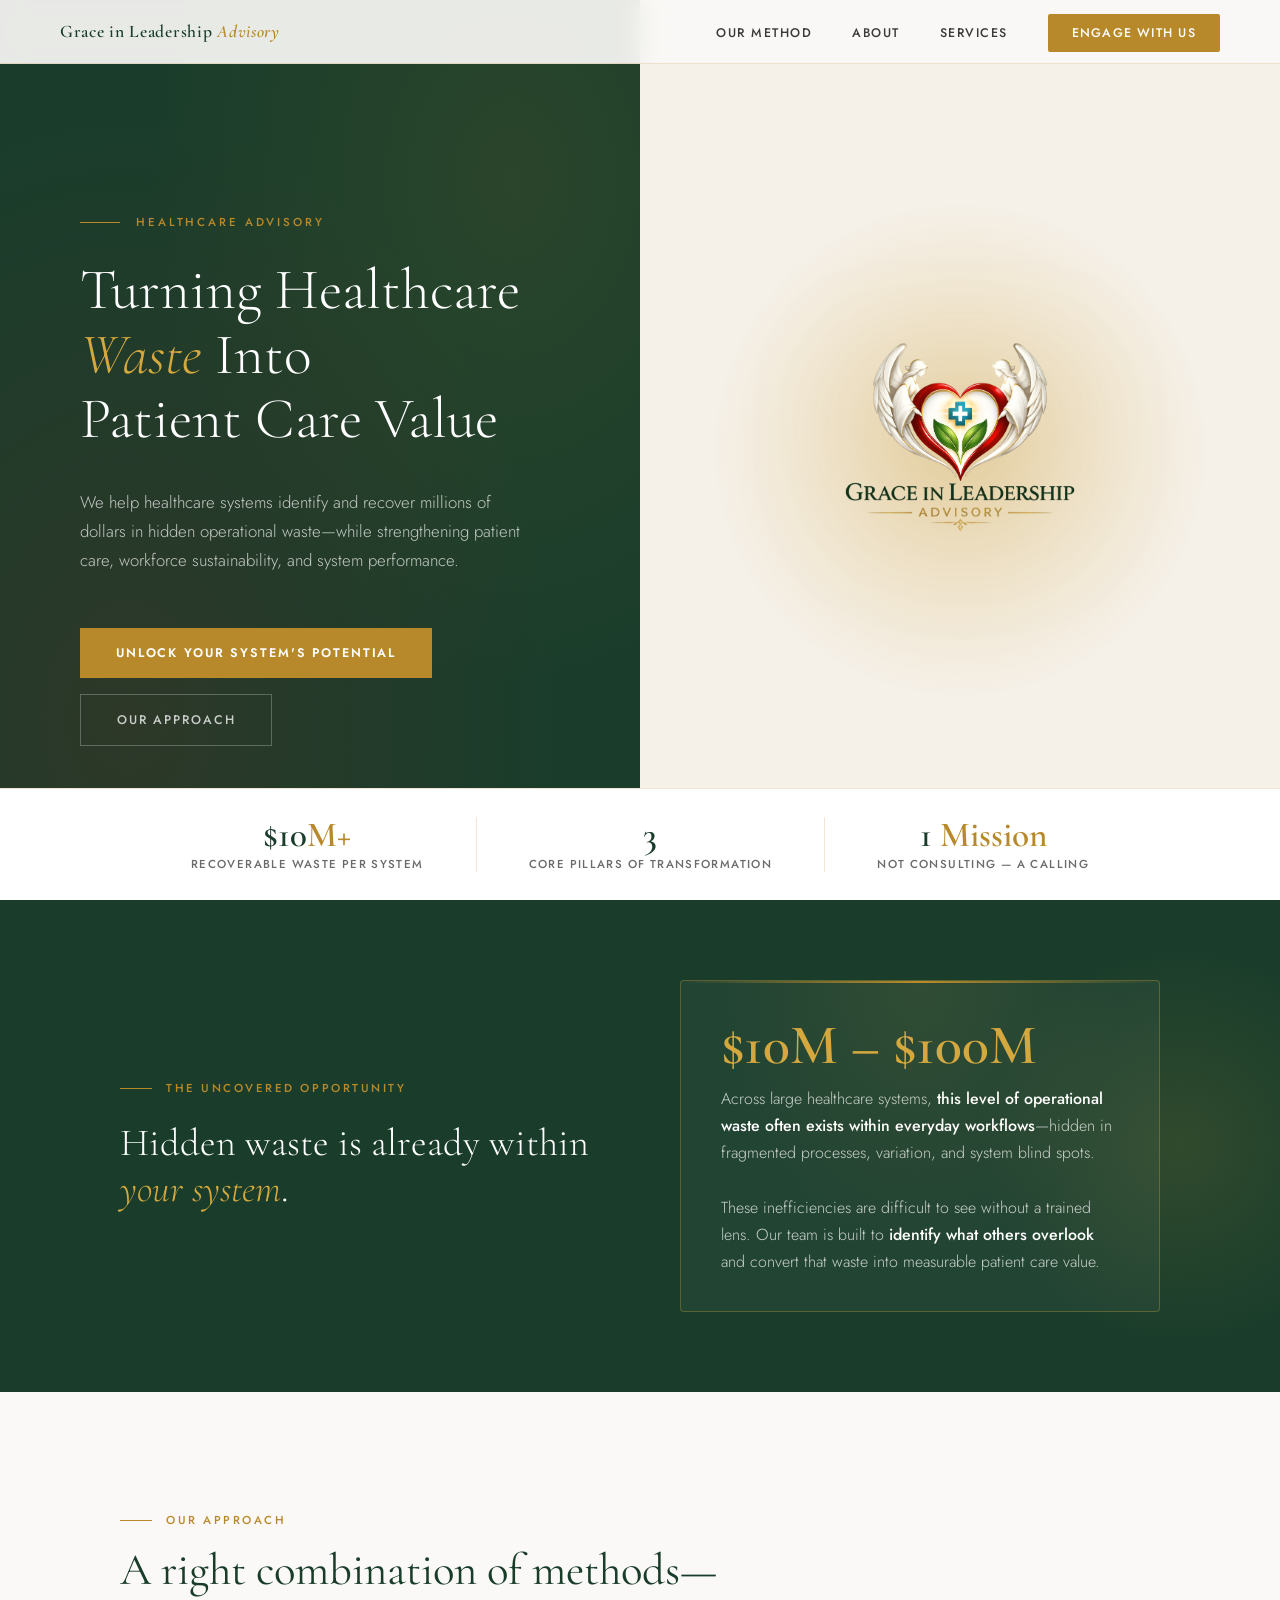
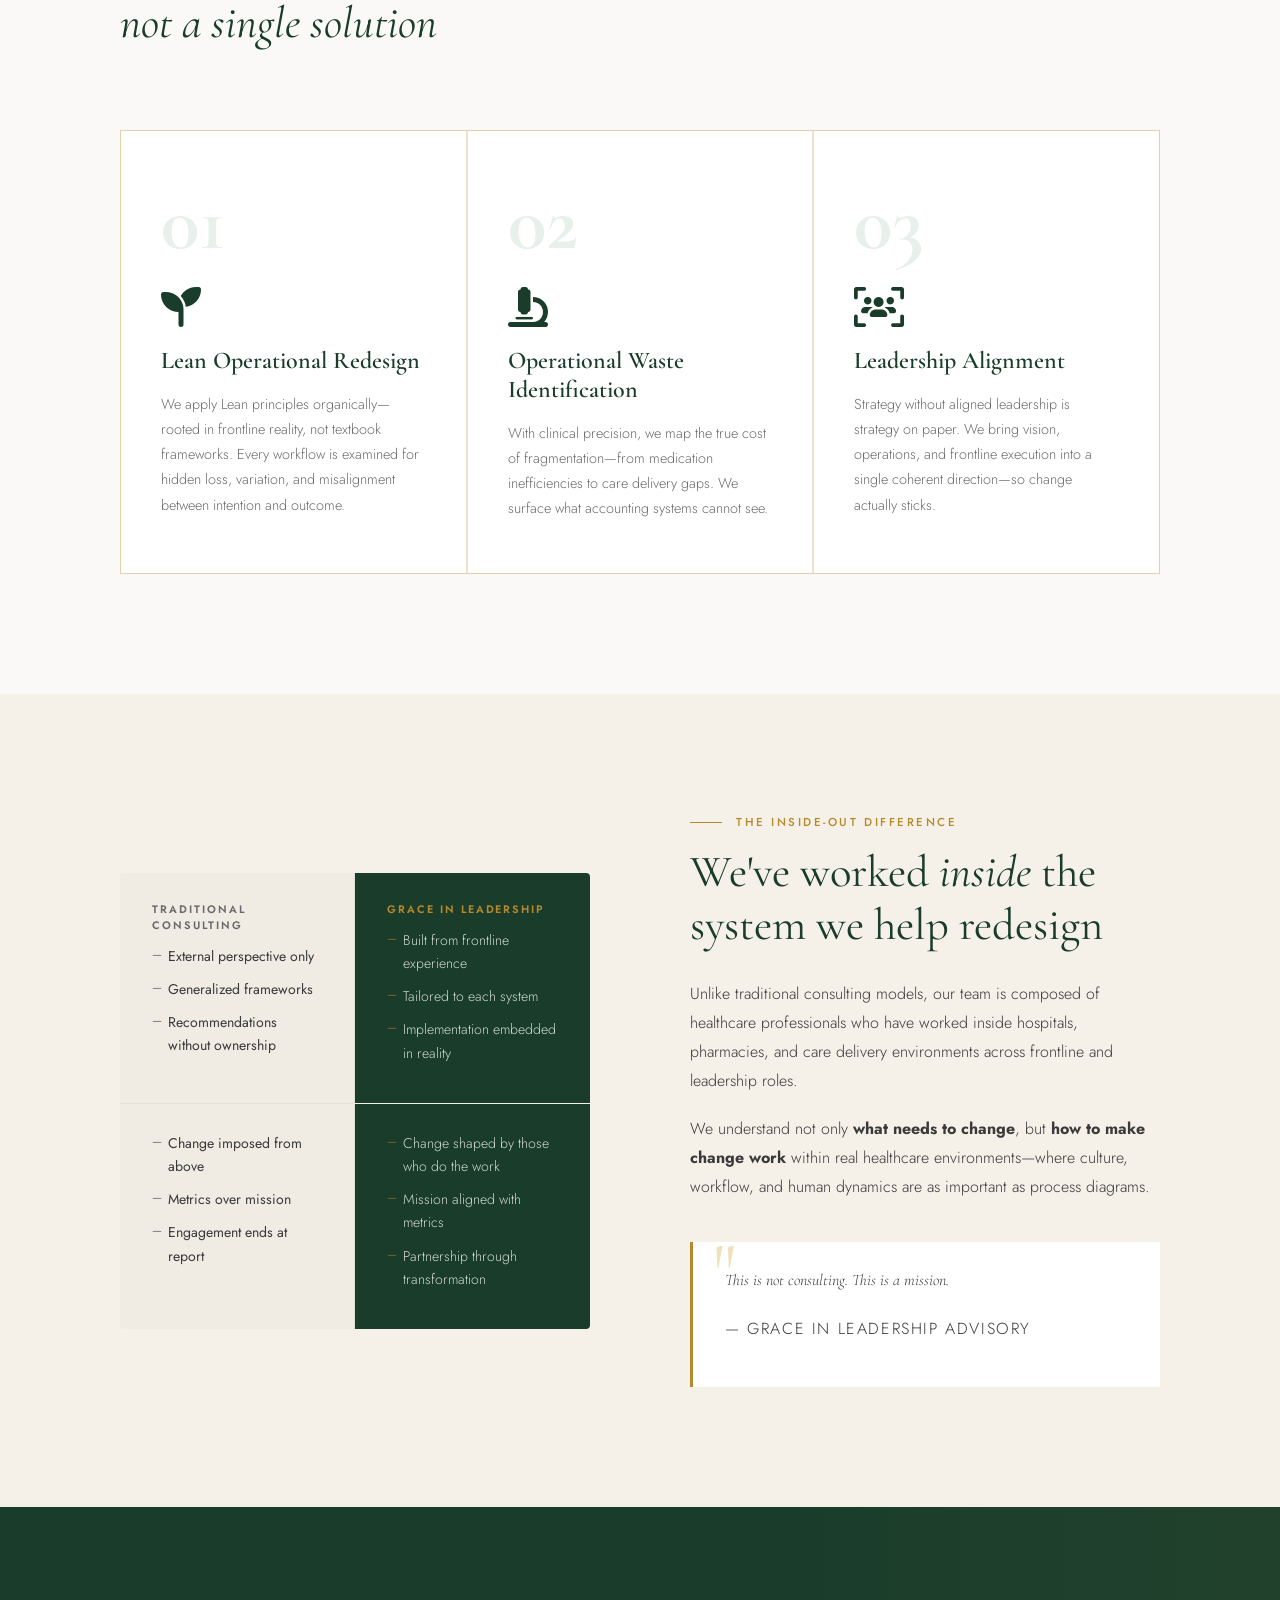
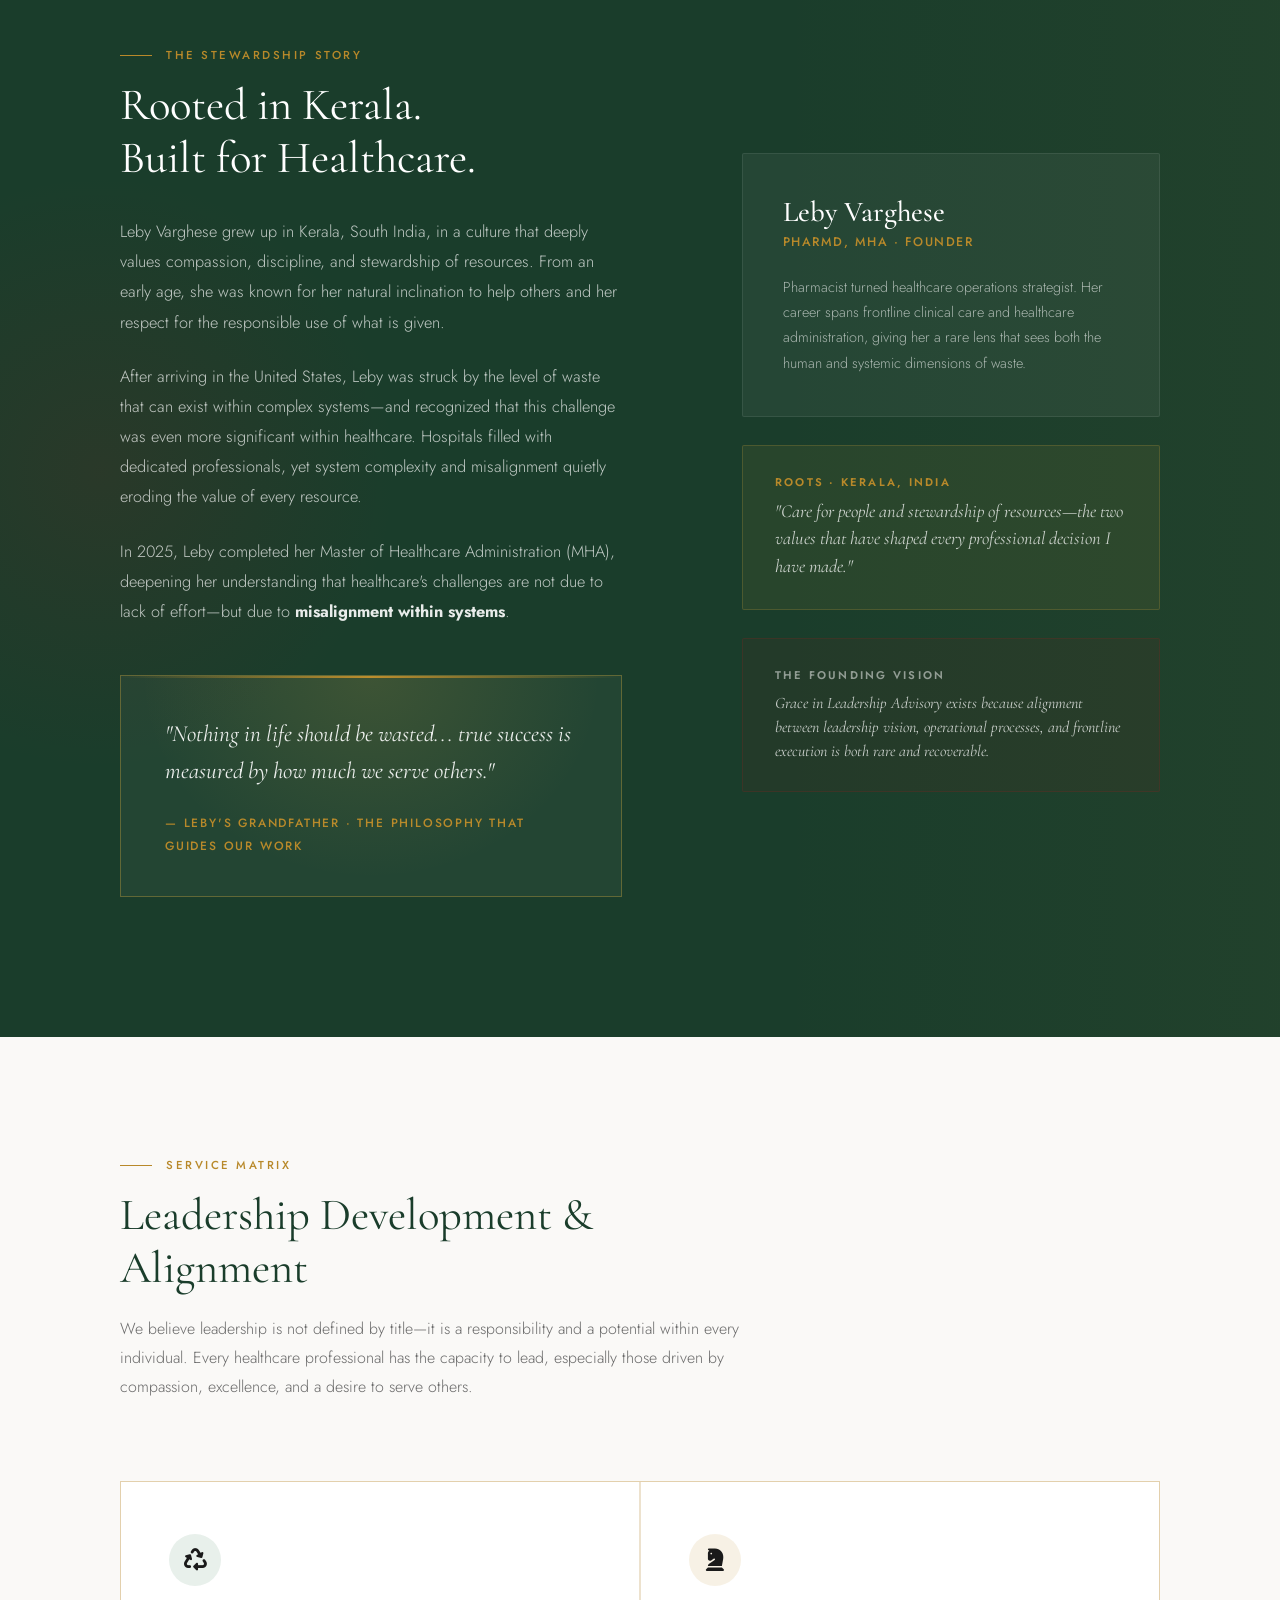
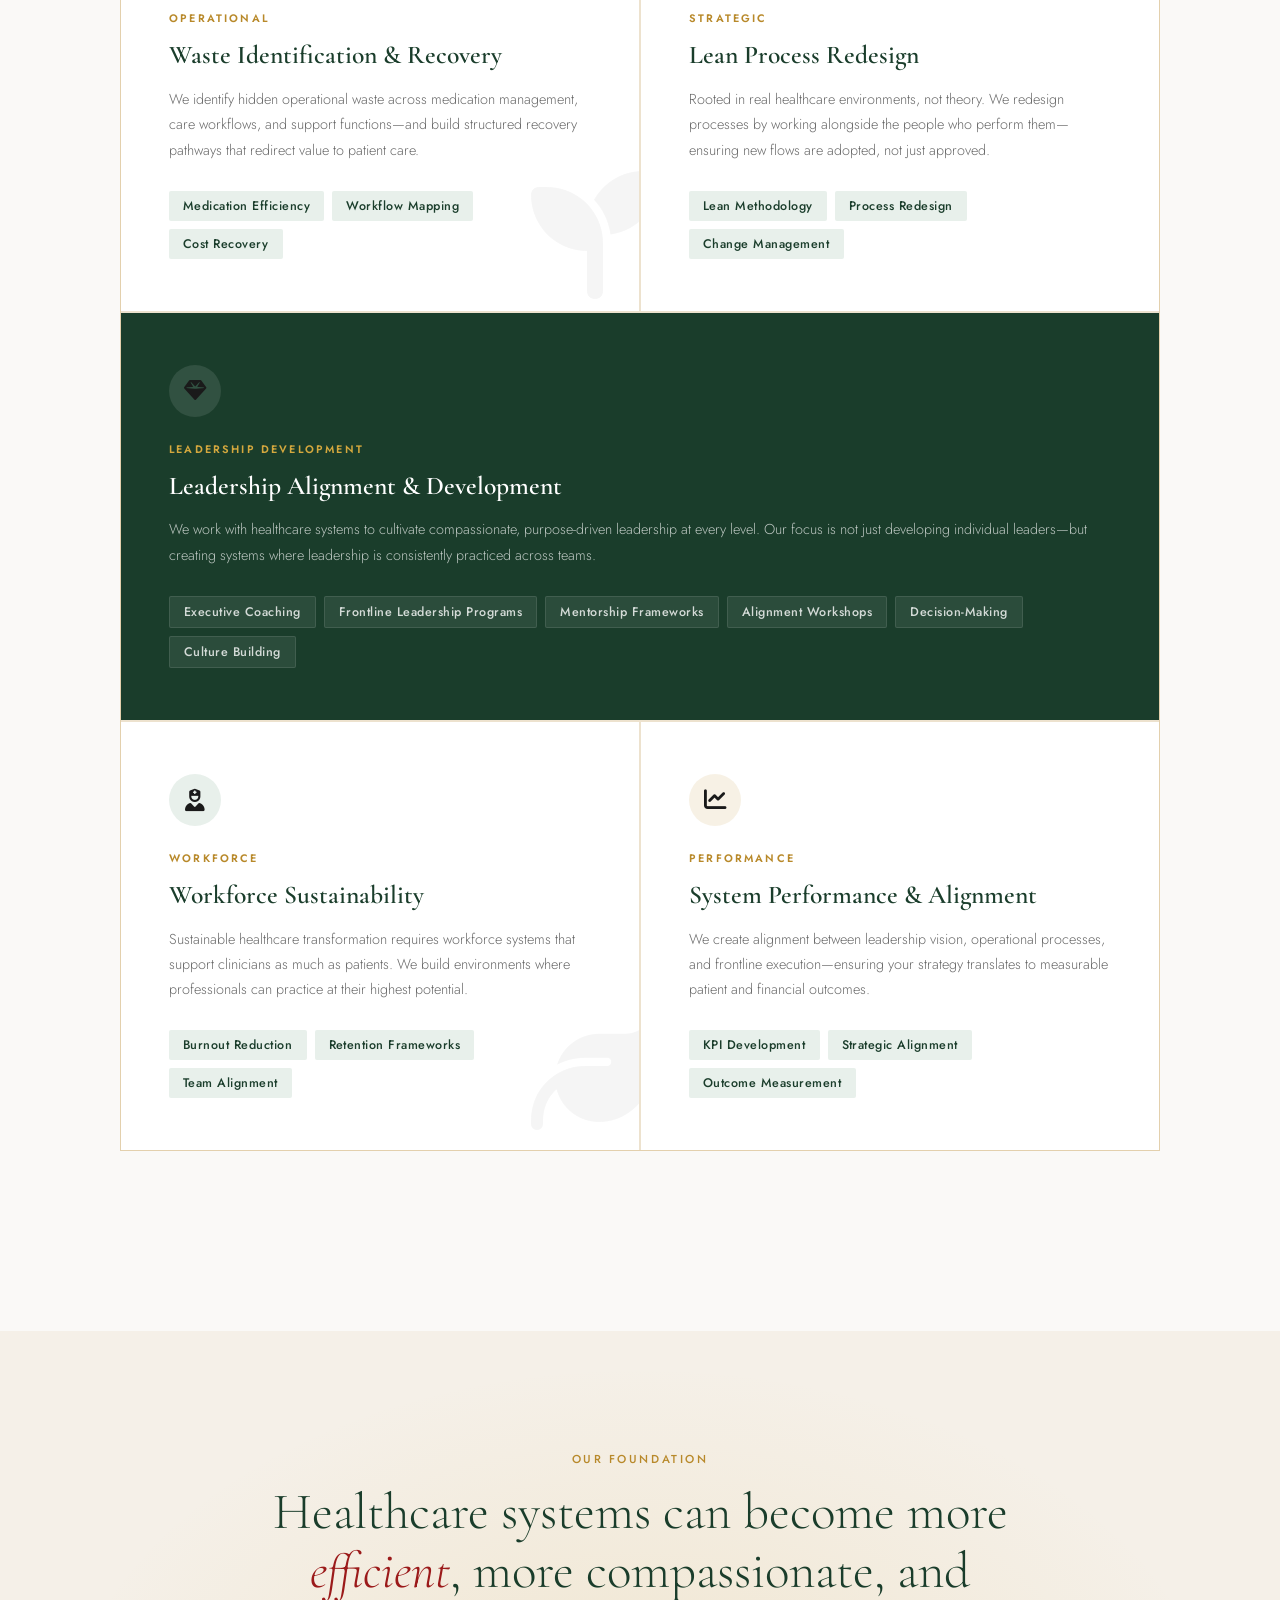
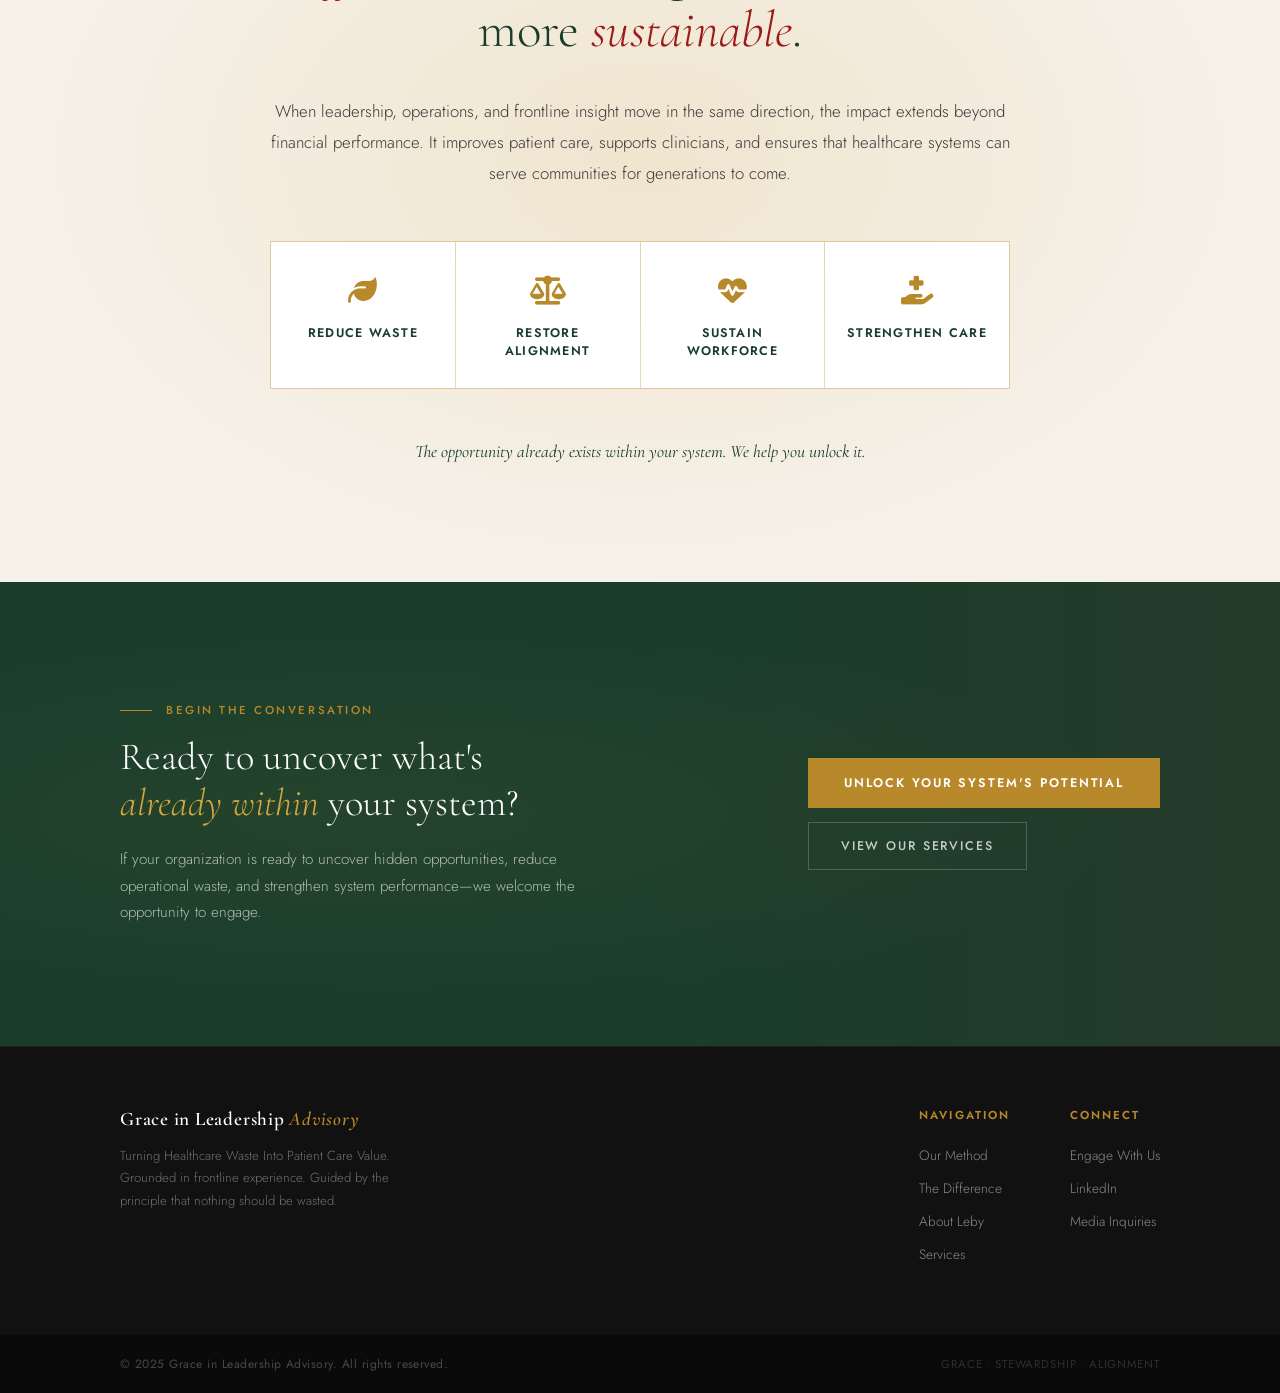
==== commit ce5786aa: "icons" ====
--- a/grace-in-leadership.html
+++ b/grace-in-leadership.html
@@ -1,10 +1,11 @@
-﻿<!DOCTYPE html>
+<!DOCTYPE html>
 <html lang="en">
 <head>
 <meta charset="UTF-8">
 <meta name="viewport" content="width=device-width, initial-scale=1.0">
 <title>Grace in Leadership Advisory</title>
 <link href="https://fonts.googleapis.com/css2?family=Cormorant+Garamond:ital,wght@0,300;0,400;0,500;0,600;0,700;1,300;1,400;1,600&family=Jost:wght@300;400;500;600&display=swap" rel="stylesheet">
+<link rel="stylesheet" href="https://cdnjs.cloudflare.com/ajax/libs/font-awesome/6.4.0/css/all.min.css">
 <link rel="stylesheet" href="styles.css">
 </head>
 <body>
@@ -28,7 +29,7 @@
       Turning Healthcare<br><em>Waste</em> Into<br>Patient Care Value
     </h1>
     <p class="hero-sub">
-      We help healthcare systems identify and recover millions of dollars in hidden operational wasteâ€”while strengthening patient care, workforce sustainability, and system performance.
+      We help healthcare systems identify and recover millions of dollars in hidden operational waste—while strengthening patient care, workforce sustainability, and system performance.
     </p>
     <div class="hero-cta-group">
       <a href="#contact" class="btn-primary">Unlock Your System's Potential</a>
@@ -52,7 +53,7 @@
     </div>
     <div class="stat-item">
       <span class="stat-num">1<span> Mission</span></span>
-      <span class="stat-label">Not Consulting â€” A Calling</span>
+      <span class="stat-label">Not Consulting — A Calling</span>
     </div>
   </div>
 </section>
@@ -64,9 +65,9 @@
     <h2>Hidden waste is already within<br><em>your system</em>.</h2>
   </div>
   <div class="glow-card">
-    <div class="glow-amount">$10M â€“ $100M</div>
+    <div class="glow-amount">$10M – $100M</div>
     <p class="glow-desc">
-      Across large healthcare systems, <strong>this level of operational waste often exists within everyday workflows</strong>â€”hidden in fragmented processes, variation, and system blind spots.<br><br>
+      Across large healthcare systems, <strong>this level of operational waste often exists within everyday workflows</strong>—hidden in fragmented processes, variation, and system blind spots.<br><br>
       These inefficiencies are difficult to see without a trained lens. Our team is built to <strong>identify what others overlook</strong> and convert that waste into measurable patient care value.
     </p>
   </div>
@@ -76,47 +77,31 @@
 <section class="methodology" id="methodology">
   <div class="method-header">
     <div class="section-eyebrow">Our Approach</div>
-    <h2 class="section-title">A right combination of methodsâ€”<em>not a single solution</em></h2>
+    <h2 class="section-title">A right combination of methods—<em>not a single solution</em></h2>
   </div>
 
   <div class="method-grid">
     <div class="method-card">
       <div class="method-num">01</div>
-      <!-- Leaf icon for Growth -->
-      <svg class="method-icon" viewBox="0 0 40 40" fill="none">
-        <path d="M20 35 C20 35 8 25 8 14 C8 6 14 2 20 5 C26 2 32 6 32 14 C32 25 20 35 20 35Z" fill="#2a5a3f" opacity="0.7"/>
-        <path d="M20 35 L20 15" stroke="#1a3d2b" stroke-width="1.5" stroke-linecap="round"/>
-        <path d="M20 22 C16 18 12 17 10 18" stroke="#1a3d2b" stroke-width="1" stroke-linecap="round" opacity="0.5"/>
-      </svg>
+      <i class="fa-solid fa-seedling method-icon"></i>
       <div class="method-title">Lean Operational Redesign</div>
-      <p class="method-text">We apply Lean principles organicallyâ€”rooted in frontline reality, not textbook frameworks. Every workflow is examined for hidden loss, variation, and misalignment between intention and outcome.</p>
+      <p class="method-text">We apply Lean principles organically—rooted in frontline reality, not textbook frameworks. Every workflow is examined for hidden loss, variation, and misalignment between intention and outcome.</p>
       <div class="method-accent"></div>
     </div>
 
     <div class="method-card">
       <div class="method-num">02</div>
-      <!-- Clinical lines icon -->
-      <svg class="method-icon" viewBox="0 0 40 40" fill="none">
-        <rect x="4" y="18" width="32" height="4" rx="2" fill="#1a3d2b" opacity="0.6"/>
-        <rect x="18" y="4" width="4" height="32" rx="2" fill="#1a3d2b" opacity="0.6"/>
-        <circle cx="20" cy="20" r="6" stroke="#b8892a" stroke-width="1.5" fill="none"/>
-      </svg>
+      <i class="fa-solid fa-microscope method-icon"></i>
       <div class="method-title">Operational Waste Identification</div>
-      <p class="method-text">With clinical precision, we map the true cost of fragmentationâ€”from medication inefficiencies to care delivery gaps. We surface what accounting systems cannot see.</p>
+      <p class="method-text">With clinical precision, we map the true cost of fragmentation—from medication inefficiencies to care delivery gaps. We surface what accounting systems cannot see.</p>
       <div class="method-accent"></div>
     </div>
 
     <div class="method-card">
       <div class="method-num">03</div>
-      <!-- Alignment icon -->
-      <svg class="method-icon" viewBox="0 0 40 40" fill="none">
-        <circle cx="20" cy="10" r="5" stroke="#1a3d2b" stroke-width="1.5" fill="none"/>
-        <circle cx="10" cy="28" r="5" stroke="#1a3d2b" stroke-width="1.5" fill="none"/>
-        <circle cx="30" cy="28" r="5" stroke="#1a3d2b" stroke-width="1.5" fill="none"/>
-        <path d="M20 15 L10 23 M20 15 L30 23" stroke="#b8892a" stroke-width="1.2" stroke-linecap="round"/>
-      </svg>
+      <i class="fa-solid fa-users-viewfinder method-icon"></i>
       <div class="method-title">Leadership Alignment</div>
-      <p class="method-text">Strategy without aligned leadership is strategy on paper. We bring vision, operations, and frontline execution into a single coherent directionâ€”so change actually sticks.</p>
+      <p class="method-text">Strategy without aligned leadership is strategy on paper. We bring vision, operations, and frontline execution into a single coherent direction—so change actually sticks.</p>
       <div class="method-accent"></div>
     </div>
   </div>
@@ -163,10 +148,10 @@
     <div class="section-eyebrow">The Inside-Out Difference</div>
     <h2 class="section-title">We've worked <em>inside</em> the system we help redesign</h2>
     <p>Unlike traditional consulting models, our team is composed of healthcare professionals who have worked inside hospitals, pharmacies, and care delivery environments across frontline and leadership roles.</p>
-    <p>We understand not only <strong>what needs to change</strong>, but <strong>how to make change work</strong> within real healthcare environmentsâ€”where culture, workflow, and human dynamics are as important as process diagrams.</p>
+    <p>We understand not only <strong>what needs to change</strong>, but <strong>how to make change work</strong> within real healthcare environments—where culture, workflow, and human dynamics are as important as process diagrams.</p>
     <div class="quote-block">
       <p class="quote-text">This is not consulting. This is a mission.</p>
-      <p class="quote-attr">â€” Grace in Leadership Advisory</p>
+      <p class="quote-attr">— Grace in Leadership Advisory</p>
     </div>
   </div>
 </section>
@@ -178,24 +163,24 @@
       <div class="section-eyebrow">The Stewardship Story</div>
       <h2 class="section-title">Rooted in Kerala.<br>Built for Healthcare.</h2>
       <p>Leby Varghese grew up in Kerala, South India, in a culture that deeply values compassion, discipline, and stewardship of resources. From an early age, she was known for her natural inclination to help others and her respect for the responsible use of what is given.</p>
-      <p>After arriving in the United States, Leby was struck by the level of waste that can exist within complex systemsâ€”and recognized that this challenge was even more significant within healthcare. Hospitals filled with dedicated professionals, yet system complexity and misalignment quietly eroding the value of every resource.</p>
-      <p>In 2025, Leby completed her Master of Healthcare Administration (MHA), deepening her understanding that healthcare's challenges are not due to lack of effortâ€”but due to <strong style="color:rgba(255,255,255,0.9)">misalignment within systems</strong>.</p>
+      <p>After arriving in the United States, Leby was struck by the level of waste that can exist within complex systems—and recognized that this challenge was even more significant within healthcare. Hospitals filled with dedicated professionals, yet system complexity and misalignment quietly eroding the value of every resource.</p>
+      <p>In 2025, Leby completed her Master of Healthcare Administration (MHA), deepening her understanding that healthcare's challenges are not due to lack of effort—but due to <strong style="color:rgba(255,255,255,0.9)">misalignment within systems</strong>.</p>
 
       <div class="grandfather-quote">
-        <blockquote>"Nothing in life should be wastedâ€¦ true success is measured by how much we serve others."</blockquote>
-        <cite>â€” Leby's Grandfather Â· The Philosophy That Guides Our Work</cite>
+        <blockquote>"Nothing in life should be wasted... true success is measured by how much we serve others."</blockquote>
+        <cite>— Leby's Grandfather · The Philosophy That Guides Our Work</cite>
       </div>
     </div>
 
     <div class="founder-profile">
       <div class="founder-card">
         <div class="founder-name">Leby Varghese</div>
-        <div class="founder-title">PharmD, MHA Â· Founder</div>
+        <div class="founder-title">PharmD, MHA · Founder</div>
         <p class="founder-bio">Pharmacist turned healthcare operations strategist. Her career spans frontline clinical care and healthcare administration, giving her a rare lens that sees both the human and systemic dimensions of waste.</p>
       </div>
       <div class="founder-kerala">
-        <div class="kerala-label">Roots Â· Kerala, India</div>
-        <div class="kerala-text">"Care for people and stewardship of resourcesâ€”the two values that have shaped every professional decision I have made."</div>
+        <div class="kerala-label">Roots · Kerala, India</div>
+        <div class="kerala-text">"Care for people and stewardship of resources—the two values that have shaped every professional decision I have made."</div>
       </div>
       <div style="background:rgba(155,26,26,0.08);border:1px solid rgba(155,26,26,0.2);padding:28px 32px;border-radius:2px">
         <div class="kerala-label" style="color:rgba(255,255,255,0.5)">The Founding Vision</div>
@@ -210,28 +195,28 @@
   <div class="services-header">
     <div class="section-eyebrow">Service Matrix</div>
     <h2 class="section-title">Leadership Development &amp; Alignment</h2>
-    <p>We believe leadership is not defined by titleâ€”it is a responsibility and a potential within every individual. Every healthcare professional has the capacity to lead, especially those driven by compassion, excellence, and a desire to serve others.</p>
+    <p>We believe leadership is not defined by title—it is a responsibility and a potential within every individual. Every healthcare professional has the capacity to lead, especially those driven by compassion, excellence, and a desire to serve others.</p>
   </div>
 
   <div class="services-grid">
     <div class="service-card">
-      <div class="service-icon-wrap green">ðŸŒ¿</div>
+      <div class="service-icon-wrap green"><i class="fa-solid fa-recycle"></i></div>
       <span class="service-tag">Operational</span>
       <div class="service-title">Waste Identification &amp; Recovery</div>
-      <p class="service-text">We identify hidden operational waste across medication management, care workflows, and support functionsâ€”and build structured recovery pathways that redirect value to patient care.</p>
+      <p class="service-text">We identify hidden operational waste across medication management, care workflows, and support functions—and build structured recovery pathways that redirect value to patient care.</p>
       <div class="service-items">
         <span class="service-item">Medication Efficiency</span>
         <span class="service-item">Workflow Mapping</span>
         <span class="service-item">Cost Recovery</span>
       </div>
-      <div class="leaf-accent">ðŸŒ¿</div>
+      <div class="leaf-accent"><i class="fa-solid fa-seedling"></i></div>
     </div>
 
     <div class="service-card">
-      <div class="service-icon-wrap gold">âš™ï¸</div>
+      <div class="service-icon-wrap gold"><i class="fa-solid fa-chess-knight"></i></div>
       <span class="service-tag">Strategic</span>
       <div class="service-title">Lean Process Redesign</div>
-      <p class="service-text">Rooted in real healthcare environments, not theory. We redesign processes by working alongside the people who perform themâ€”ensuring new flows are adopted, not just approved.</p>
+      <p class="service-text">Rooted in real healthcare environments, not theory. We redesign processes by working alongside the people who perform them—ensuring new flows are adopted, not just approved.</p>
       <div class="service-items">
         <span class="service-item">Lean Methodology</span>
         <span class="service-item">Process Redesign</span>
@@ -240,10 +225,10 @@
     </div>
 
     <div class="service-card featured">
-      <div class="service-icon-wrap white">âœ¦</div>
+      <div class="service-icon-wrap white"><i class="fa-solid fa-gem"></i></div>
       <span class="service-tag">Leadership Development</span>
       <div class="service-title">Leadership Alignment &amp; Development</div>
-      <p class="service-text">We work with healthcare systems to cultivate compassionate, purpose-driven leadership at every level. Our focus is not just developing individual leadersâ€”but creating systems where leadership is consistently practiced across teams.</p>
+      <p class="service-text">We work with healthcare systems to cultivate compassionate, purpose-driven leadership at every level. Our focus is not just developing individual leaders—but creating systems where leadership is consistently practiced across teams.</p>
       <div class="service-items">
         <span class="service-item">Executive Coaching</span>
         <span class="service-item">Frontline Leadership Programs</span>
@@ -255,7 +240,7 @@
     </div>
 
     <div class="service-card">
-      <div class="service-icon-wrap green">ðŸ¤</div>
+      <div class="service-icon-wrap green"><i class="fa-solid fa-user-nurse"></i></div>
       <span class="service-tag">Workforce</span>
       <div class="service-title">Workforce Sustainability</div>
       <p class="service-text">Sustainable healthcare transformation requires workforce systems that support clinicians as much as patients. We build environments where professionals can practice at their highest potential.</p>
@@ -264,14 +249,14 @@
         <span class="service-item">Retention Frameworks</span>
         <span class="service-item">Team Alignment</span>
       </div>
-      <div class="leaf-accent">ðŸŒ±</div>
+      <div class="leaf-accent"><i class="fa-solid fa-leaf"></i></div>
     </div>
 
     <div class="service-card">
-      <div class="service-icon-wrap gold">ðŸ“Š</div>
+      <div class="service-icon-wrap gold"><i class="fa-solid fa-chart-line"></i></div>
       <span class="service-tag">Performance</span>
       <div class="service-title">System Performance &amp; Alignment</div>
-      <p class="service-text">We create alignment between leadership vision, operational processes, and frontline executionâ€”ensuring your strategy translates to measurable patient and financial outcomes.</p>
+      <p class="service-text">We create alignment between leadership vision, operational processes, and frontline execution—ensuring your strategy translates to measurable patient and financial outcomes.</p>
       <div class="service-items">
         <span class="service-item">KPI Development</span>
         <span class="service-item">Strategic Alignment</span>
@@ -289,19 +274,19 @@
     <p class="belief-text">When leadership, operations, and frontline insight move in the same direction, the impact extends beyond financial performance. It improves patient care, supports clinicians, and ensures that healthcare systems can serve communities for generations to come.</p>
     <div class="pillar-strip">
       <div class="pillar">
-        <div class="pillar-icon">ðŸŒ¿</div>
+        <div class="pillar-icon"><i class="fa-solid fa-leaf"></i></div>
         <div class="pillar-label">Reduce Waste</div>
       </div>
       <div class="pillar">
-        <div class="pillar-icon">âš–ï¸</div>
+        <div class="pillar-icon"><i class="fa-solid fa-scale-balanced"></i></div>
         <div class="pillar-label">Restore Alignment</div>
       </div>
       <div class="pillar">
-        <div class="pillar-icon">ðŸ’›</div>
+        <div class="pillar-icon"><i class="fa-solid fa-heart-pulse"></i></div>
         <div class="pillar-label">Sustain Workforce</div>
       </div>
       <div class="pillar">
-        <div class="pillar-icon">â¤ï¸</div>
+        <div class="pillar-icon"><i class="fa-solid fa-hand-holding-medical"></i></div>
         <div class="pillar-label">Strengthen Care</div>
       </div>
     </div>
@@ -316,7 +301,7 @@
   <div class="cta-content">
     <div class="section-eyebrow">Begin the Conversation</div>
     <h2 class="cta-title">Ready to uncover what's<br><em>already within</em> your system?</h2>
-    <p class="cta-sub">If your organization is ready to uncover hidden opportunities, reduce operational waste, and strengthen system performanceâ€”we welcome the opportunity to engage.</p>
+    <p class="cta-sub">If your organization is ready to uncover hidden opportunities, reduce operational waste, and strengthen system performance—we welcome the opportunity to engage.</p>
   </div>
   <div class="cta-actions">
     <a href="mailto:info@graceinleadershipadvisory.com" class="btn-primary" style="white-space:nowrap">Unlock Your System's Potential</a>
@@ -349,8 +334,8 @@
   </div>
 </footer>
 <div class="footer-bottom">
-  <p>Â© 2025 Grace in Leadership Advisory. All rights reserved.</p>
-  <p style="color:rgba(255,255,255,0.15);font-size:0.72rem;letter-spacing:0.08em">GRACE Â· STEWARDSHIP Â· ALIGNMENT</p>
+  <p>© 2025 Grace in Leadership Advisory. All rights reserved.</p>
+  <p style="color:rgba(255,255,255,0.15);font-size:0.72rem;letter-spacing:0.08em">GRACE · STEWARDSHIP · ALIGNMENT</p>
 </div>
 
 </body>
--- a/styles.css
+++ b/styles.css
@@ -1,4 +1,4 @@
-﻿  :root {
+  :root {
     --forest: #1a3d2b;
     --forest-light: #2a5a3f;
     --forest-pale: #e8f0eb;
@@ -34,7 +34,7 @@
     overflow-x: hidden;
   }
 
-  /* â”€â”€â”€ NAV â”€â”€â”€ */
+  /* ─── NAV ─── */
   nav {
     position: fixed;
     top: 0;
@@ -98,7 +98,7 @@
     color: white !important;
   }
 
-  /* â”€â”€â”€ HERO â”€â”€â”€ */
+  /* ─── HERO ─── */
   .hero {
     min-height: 100vh;
     display: grid;
@@ -340,7 +340,7 @@
     font-weight: 500;
   }
 
-  /* â”€â”€â”€ OPPORTUNITY BAND â”€â”€â”€ */
+  /* ─── OPPORTUNITY BAND ─── */
   .opportunity-band {
     background: var(--forest);
     padding: 80px 120px;
@@ -431,7 +431,7 @@
     font-weight: 500;
   }
 
-  /* â”€â”€â”€ SECTION SHARED â”€â”€â”€ */
+  /* ─── SECTION SHARED ─── */
   .section-eyebrow {
     font-size: 0.72rem;
     letter-spacing: 0.22em;
@@ -461,7 +461,7 @@
     color: var(--forest);
   }
 
-  /* â”€â”€â”€ METHODOLOGY â”€â”€â”€ */
+  /* ─── METHODOLOGY ─── */
   .methodology {
     padding: 120px 120px;
     background: var(--off-white);
@@ -502,7 +502,7 @@
   }
 
   .method-card:hover .method-icon {
-    filter: brightness(0) invert(1);
+    color: white;
     opacity: 0.6;
   }
 
@@ -521,10 +521,11 @@
   }
 
   .method-icon {
-    width: 40px;
-    height: 40px;
+    font-size: 40px;
     margin-bottom: 20px;
+    color: var(--forest);
     transition: all 0.3s;
+    display: block;
   }
 
   .method-title {
@@ -561,7 +562,7 @@
     transform: scaleX(1);
   }
 
-  /* â”€â”€â”€ INSIDE OUT â”€â”€â”€ */
+  /* ─── INSIDE OUT ─── */
   .inside-out {
     background: var(--cream);
     padding: 120px;
@@ -624,7 +625,7 @@
   }
 
   .comp-item::before {
-    content: 'â€”';
+    content: '—';
     position: absolute;
     left: 0;
     font-size: 0.7rem;
@@ -706,7 +707,7 @@
     font-weight: 500;
   }
 
-  /* â”€â”€â”€ STEWARDSHIP STORY â”€â”€â”€ */
+  /* ─── STEWARDSHIP STORY ─── */
   .stewardship {
     background: var(--forest);
     padding: 140px 120px;
@@ -871,7 +872,7 @@
     line-height: 1.5;
   }
 
-  /* â”€â”€â”€ SERVICES â”€â”€â”€ */
+  /* ─── SERVICES ─── */
   .services {
     padding: 120px;
     background: var(--off-white);
@@ -1022,7 +1023,7 @@
     user-select: none;
   }
 
-  /* â”€â”€â”€ MISSION BELIEF â”€â”€â”€ */
+  /* ─── MISSION BELIEF ─── */
   .belief {
     background: var(--cream);
     padding: 120px;
@@ -1091,8 +1092,9 @@
   }
 
   .pillar-icon {
-    font-size: 1.5rem;
-    margin-bottom: 10px;
+    font-size: 1.8rem;
+    margin-bottom: 12px;
+    color: var(--gold);
   }
 
   .pillar-label {
@@ -1103,7 +1105,7 @@
     font-weight: 600;
   }
 
-  /* â”€â”€â”€ CTA â”€â”€â”€ */
+  /* ─── CTA ─── */
   .cta-section {
     background: var(--forest);
     padding: 120px;
@@ -1195,7 +1197,7 @@
     color: var(--gold);
   }
 
-  /* â”€â”€â”€ FOOTER â”€â”€â”€ */
+  /* ─── FOOTER ─── */
   footer {
     background: #111;
     padding: 60px 120px;
@@ -1264,7 +1266,7 @@
     letter-spacing: 0.04em;
   }
 
-  /* â”€â”€â”€ ANIMATIONS â”€â”€â”€ */
+  /* ─── ANIMATIONS ─── */
   @keyframes fadeUp {
     from {
       opacity: 0;
